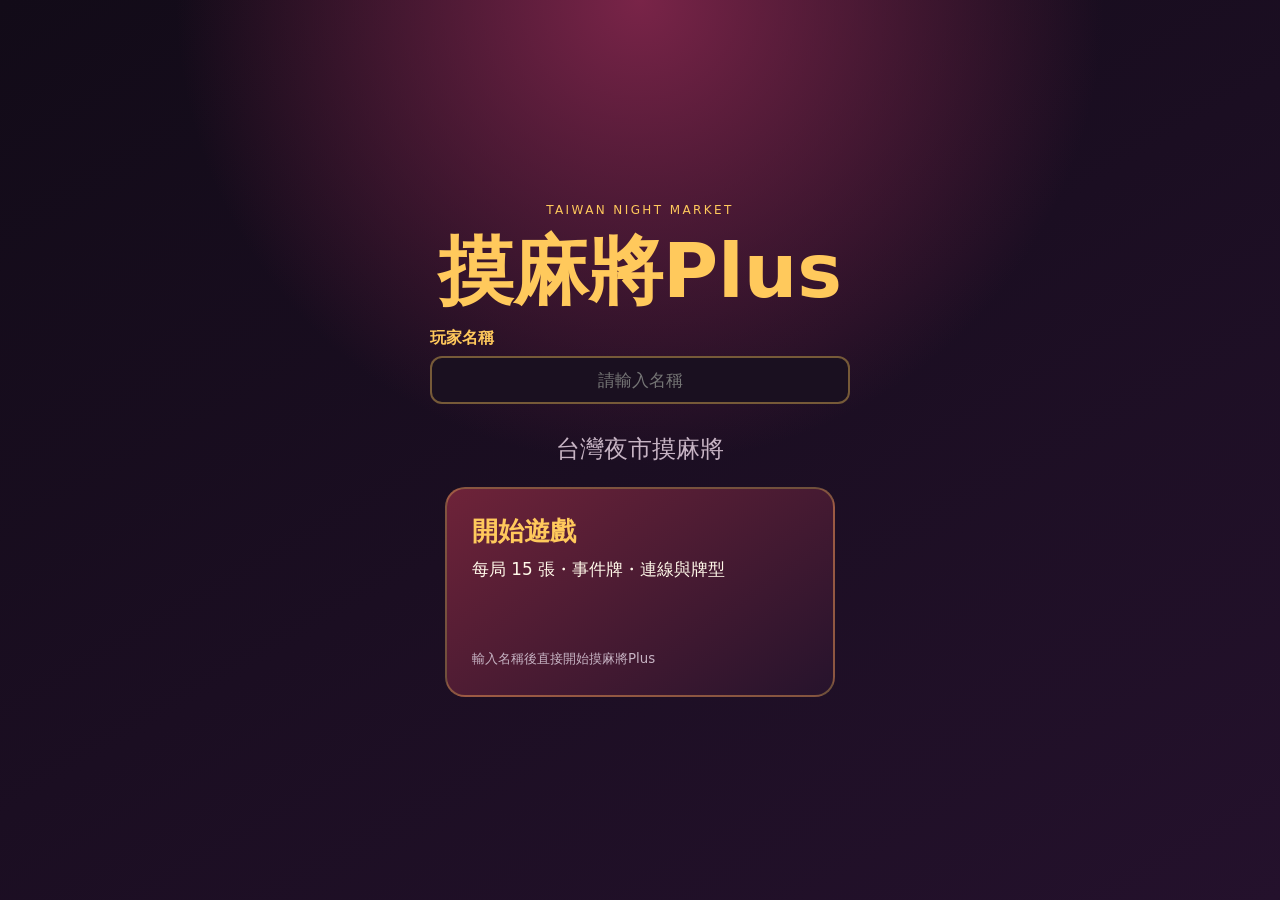
==== index.html @ b0e4afab "Compact mobile gameplay information UI" ====
<!doctype html>
<html lang="zh-Hant">
<head>
  <meta charset="UTF-8">
  <meta name="viewport" content="width=device-width, initial-scale=1">
  <meta name="theme-color" content="#120b18">
  <title>摸麻將Plus｜台灣夜市摸麻將</title>
  <link rel="stylesheet" href="style.css">
</head>
<body>
  <section id="start-screen" class="mode-select">
    <div class="mode-select-card"><p>TAIWAN NIGHT MARKET</p><h1>摸麻將Plus</h1>
      <label class="player-name-field" for="player-name-input"><span>玩家名稱</span><input id="player-name-input" type="text" maxlength="12" autocomplete="nickname" placeholder="請輸入名稱"></label>
      <p id="player-name-error" class="player-name-error" role="alert" aria-live="polite"></p>
      <h2>台灣夜市摸麻將</h2>
      <div class="mode-options">
        <button id="start-game-button" type="button"><b>開始遊戲</b><span>每局 15 張・事件牌・連線與牌型</span><small>輸入名稱後直接開始摸麻將Plus</small></button>
      </div>
    </div>
  </section>
  <main id="game-shell" class="game-shell hidden">
    <header class="game-hud" aria-label="遊戲資訊">
      <section class="hud-score-panel">
        <div class="hud-left">
          <div class="hud-player"><strong id="player-display">玩家</strong></div>
          <div class="hud-points">
            <div class="hud-total" aria-label="總分數"><strong id="total-score">0</strong></div>
            <div class="hud-round-points" aria-label="本局分數"><strong id="round-score" class="hud-score-gold">0</strong></div>
          </div>
        </div>
        <div class="hud-rounds"><small>局數</small><strong id="rounds-display">1/6</strong></div>
      </section>
    </header>

    <section id="pre-round-panel" class="pre-round-panel hidden" aria-labelledby="pre-round-event-title">
      <section class="pre-round-section" aria-labelledby="pre-round-event-title">
        <h3 id="pre-round-event-title">開局準備</h3>
        <div id="pre-round-event-options" class="pre-round-event-options"></div>
        <button id="pre-round-skip-button" class="pre-round-skip-button" type="button" aria-pressed="false">這局不選事件</button>
      </section>
      <section class="pre-round-section" aria-labelledby="pre-round-leverage-title">
        <h3 id="pre-round-leverage-title">開槓桿</h3>
        <div id="pre-round-leverage-options" class="pre-round-leverage-options"></div>
      </section>
      <p id="pre-round-error" class="pre-round-error" role="alert" aria-live="polite"></p>
      <button id="start-round-button" class="start-round-button" type="button" disabled>開牌局</button>
    </section>

    <section id="play-area" class="play-area hidden">
      <div id="board" class="board" role="grid" aria-label="六乘六麻將對獎盤"></div>
      <p id="message" class="message" aria-live="polite"></p>
      <section class="draw-zone" aria-label="摸牌操作">
        <button id="item-status-button" class="side-action-button" type="button">道具 / 狀態</button>
        <button id="draw-stack" class="draw-button" type="button">摸牌 (15)</button>
        <button id="tile-peek-button" class="side-action-button" type="button">已抽牌型</button>
      </section>
      <nav class="game-actions" aria-label="遊戲功能">
        <button id="help-button" class="guide-button" type="button">說明</button>
        <button id="main-menu-button" class="menu-button" type="button">回主選單</button>
      </nav>
    </section>
  </main>

  <div id="tile-overview-overlay" class="tile-overview-overlay" aria-hidden="true">
    <div class="tile-overview-card" role="dialog" aria-modal="true" aria-label="已抽牌型">
      <div id="tile-overview-grid" class="tile-overview-grid"></div>
      <button id="tile-overview-close" class="guide-button" type="button">關閉</button>
    </div>
  </div>

  <div id="final-waiting-overlay" class="final-waiting-overlay" aria-hidden="true">
    <div class="final-waiting-card" role="status" aria-live="assertive">
      <p>FINAL WAITING</p>
      <h2 id="final-waiting-title">聽牌！</h2>
      <div id="final-waiting-missing" class="final-waiting-missing"></div>
    </div>
  </div>

  <div id="bonus-modal" class="bonus-modal" aria-hidden="true"><div class="bonus-card" role="dialog" aria-modal="true" aria-labelledby="bonus-title">
    <p class="modal-kicker">BONUS DRAW</p><h2 id="bonus-title">補牌機會！</h2>
    <section class="waiting-panel"><b>目前聽牌</b><div id="bonus-waiting" class="bonus-waiting"></div></section>
    <div class="bonus-instruction"><span id="bonus-instruction">請選擇 3 張</span><strong id="bonus-count">已選 0 / 3</strong></div>
    <div id="bonus-grid" class="bonus-grid"></div><p id="bonus-result" class="bonus-result" aria-live="assertive"></p>
  </div></div>

  <div id="toast-stack" class="toast-stack" aria-live="polite"></div>
  <div id="modal" class="modal" aria-hidden="true">
    <div class="modal-card" role="dialog" aria-modal="true" aria-labelledby="modal-title">
      <header class="modal-header"><div id="modal-icon" class="modal-icon">🀄</div><p id="modal-kicker" class="modal-kicker"></p><h2 id="modal-title">本局結束</h2></header>
      <div id="modal-body" class="modal-body modal-scroll-content"></div>
      <footer id="modal-actions" class="modal-actions modal-footer"></footer>
    </div>
  </div>
  <script src="game-config.js"></script>
  <script src="game.js"></script>
</body>
</html>
---- style.css ----
:root{color-scheme:dark;--night:#120b18;--panel:#241329;--panel2:#351935;--gold:#ffc95c;--cream:#fff8e9;--muted:#c7b4c4;--green:#21b77d;--red:#e84950;--blue:#26899e}*{box-sizing:border-box}html,body{margin:0;min-height:100%}body{padding:10px;font-family:"Noto Sans TC","Microsoft JhengHei",system-ui,sans-serif;color:var(--cream);background:radial-gradient(circle at 70% -20%,#71213f 0,transparent 42%),linear-gradient(150deg,#120b18,#1e1027 60%,#0a1b24)}button{font:inherit}.game-shell{width:min(1180px,100%);margin:auto}.mobile-info{display:none}.desktop-layout{display:grid;grid-template-columns:280px minmax(0,1fr);gap:12px;align-items:start}.sidebar{display:grid;gap:9px}.brand{padding:12px 14px;border:1px solid #ffc95c44;border-radius:14px;background:#241329eb}.brand span{color:var(--gold);font-size:.66rem;letter-spacing:.12em}.brand h1{margin:2px 0 0;font-size:1.45rem}.desktop-stats{display:grid;grid-template-columns:1fr 1fr;gap:7px}.desktop-stats div{padding:8px 10px;border:1px solid #ffffff12;border-radius:11px;background:#241329}.desktop-stats small{display:block;color:var(--muted);font-size:.68rem}.desktop-stats strong{color:var(--gold);font-size:1.25rem}.info-card{border:1px solid #ffc95c32;border-radius:12px;background:#241329;overflow:hidden}.info-card summary{padding:9px 11px;color:var(--gold);font-weight:800;cursor:pointer;list-style:none}.info-card summary:after{content:"⌄";float:right}.info-card[open] summary:after{content:"⌃"}.progress-list,.rules-list{display:grid;gap:5px;padding:0 11px 10px}.progress-item,.rules-list p{display:flex;justify-content:space-between;gap:8px;margin:0;padding:5px 0;border-top:1px solid #ffffff0e;color:var(--muted);font-size:.76rem}.progress-item b,.rules-list b{color:var(--cream)}.progress-item.done span{color:var(--green);font-weight:800}.rules-list span{text-align:right}.play-area{min-width:0;padding:9px;border:1px solid #ffc95c2b;border-radius:16px;background:#1b0e1ee8}.board-head,.hand-heading{display:flex;align-items:center;justify-content:space-between;margin-bottom:7px;color:var(--muted);font-size:.78rem}.board-head b{color:var(--gold)}#state-badge{padding:3px 9px;border-radius:99px;background:#ffffff0d}.board{display:grid;grid-template-columns:repeat(6,minmax(0,1fr));gap:clamp(4px,.75vw,8px);padding:clamp(6px,1vw,11px);border:3px solid #b88932;border-radius:14px;background:linear-gradient(145deg,#792e38,#48192b);box-shadow:0 15px 35px #0007,inset 0 0 24px #0005}.tile,.hand-tile{position:relative;display:flex;align-items:center;justify-content:center;min-width:0;aspect-ratio:.78;border:0;border-radius:7px;color:#211714;background:linear-gradient(145deg,#fffef7,#ddd0b4);box-shadow:inset 0 -4px 0 #b6a789,0 2px 4px #0006;font-family:"Segoe UI Symbol","Noto Sans Symbols 2","Apple Symbols","Arial Unicode MS","Microsoft JhengHei",sans-serif;overflow:hidden;user-select:none}.tile .glyph,.hand-tile .glyph{display:block;font-size:clamp(3.8rem,8.5vw,7.7rem);line-height:.78;transform:scale(1.05);white-space:nowrap}.tile .text-fallback,.hand-tile .text-fallback{font-family:"Microsoft JhengHei",sans-serif;font-size:clamp(.75rem,2.1vw,1.45rem);font-weight:900}.no-mahjong-glyphs .glyph{display:none}.tile:after{content:"";position:absolute;inset:3px;border:1px solid #503a261c;border-radius:5px}.tile.marked{color:#fff;background:linear-gradient(145deg,#35cf91,#14704f);box-shadow:inset 0 -4px 0 #0b4b35,0 0 14px #48ffb999;animation:board-hit .32s ease}.tile.waiting{outline:3px solid var(--gold);outline-offset:-3px;animation:waiting-pulse .9s ease-in-out 2}.tile.line-flash{animation:line-flash .7s ease}.tile.special,.hand-tile.special{color:#fff;background:linear-gradient(145deg,#a048d5,#411675);box-shadow:inset 0 -4px 0 #29104a,0 0 10px #cc66ff70}.tile.special.destiny,.hand-tile.special.destiny{background:linear-gradient(145deg,#f28b48,#9e2534);box-shadow:inset 0 -4px 0 #661725,0 0 10px #ff8b477d}.tile.special .text-fallback,.hand-tile.special .text-fallback{font-size:clamp(.7rem,2vw,1.25rem);letter-spacing:.08em}.message{height:22px;margin:7px 0 0;text-align:center;color:#eadce5;font-size:.82rem}.hand-section{margin-top:10px;padding:9px 10px;border:1px solid #ffffff12;border-radius:14px;background:#1b0e1edb}.hand-heading h2{margin:0;color:var(--gold);font-size:.92rem}.hand{display:grid;grid-template-columns:repeat(15,minmax(0,1fr));gap:5px}.hand-slot{min-width:0;aspect-ratio:.78}.hand-tile{width:100%;cursor:pointer;color:transparent;background:linear-gradient(45deg,transparent 44%,#ffffff28 45% 55%,transparent 56%),linear-gradient(-45deg,transparent 44%,#ffffff1c 45% 55%,transparent 56%),linear-gradient(145deg,#318293,#123e4c);background-size:12px 12px,12px 12px,auto;box-shadow:inset 0 -4px 0 #082b34,0 2px 4px #0006;transition:transform .18s}.hand-tile:hover:not(:disabled){transform:translateY(-4px)}.hand-tile:focus-visible{outline:3px solid var(--gold);outline-offset:2px}.hand-tile:disabled{cursor:default}.hand-tile.revealed{color:#211714;background:linear-gradient(145deg,#fffef7,#ddd0b4)}.hand-tile.revealed .glyph{font-size:clamp(2rem,5.2vw,4.6rem)}.hand-slot.empty{border-bottom:2px solid #ffffff12}.flying-tile{position:fixed;z-index:25;pointer-events:none;transition:transform .3s cubic-bezier(.2,.8,.25,1),opacity .3s}.toast-stack{position:fixed;z-index:45;left:50%;top:30%;display:flex;flex-direction:column;align-items:center;gap:7px;width:min(92vw,430px);pointer-events:none;transform:translateX(-50%)}.score-toast{padding:10px 18px;border:2px solid var(--gold);border-radius:99px;color:#27140d;background:var(--gold);box-shadow:0 8px 28px #0008;font-size:clamp(.95rem,3vw,1.25rem);font-weight:900;text-align:center;animation:toast-up 1.45s ease both}.score-toast.wait-toast{color:#fff;background:#9c3fc9}.modal{position:fixed;z-index:60;inset:0;display:grid;place-items:center;padding:18px;background:#09050cdb;opacity:0;visibility:hidden;transition:opacity .18s}.modal.open{opacity:1;visibility:visible}.modal-card{width:min(430px,100%);padding:23px;border:2px solid var(--gold);border-radius:22px;text-align:center;background:linear-gradient(155deg,#492040,#1d1223);box-shadow:0 25px 70px #000a;transform:scale(.82) translateY(20px)}.modal.open .modal-card{animation:modal-in .32s ease forwards}.modal-icon{font-size:3rem}.modal-kicker{margin:3px 0;color:var(--gold);font-size:.76rem;letter-spacing:.14em}.modal h2{margin:4px 0 11px;font-size:1.85rem}.modal-body{color:#d9cbd4;line-height:1.65}.modal-body strong,.event-effect{color:var(--gold);font-weight:900}.event-story{padding:10px;border-left:3px solid var(--gold);text-align:left;background:#ffffff08}.modal-actions{display:flex;gap:9px;margin-top:17px}.modal-actions button{flex:1;padding:11px;border:1px solid var(--gold);border-radius:99px;color:#261313;background:var(--gold);font-weight:900;cursor:pointer}.modal-actions .secondary{color:var(--cream);background:transparent}.deciding{animation:decide .55s linear infinite}.hidden{display:none!important}@keyframes board-hit{50%{transform:scale(1.12)}}@keyframes waiting-pulse{50%{filter:brightness(1.45);box-shadow:0 0 20px var(--gold)}}@keyframes line-flash{50%{filter:brightness(1.7)}}@keyframes toast-up{0%{opacity:0;transform:translateY(18px) scale(.84)}15%,72%{opacity:1;transform:translateY(0) scale(1)}100%{opacity:0;transform:translateY(-28px) scale(.96)}}@keyframes modal-in{to{transform:scale(1) translateY(0)}}@keyframes decide{50%{opacity:.45;transform:rotate(-5deg)}}
@media(max-height:850px) and (min-width:760px){.desktop-layout{grid-template-columns:250px minmax(0,1fr)}.brand{padding:8px 12px}.brand h1{font-size:1.2rem}.info-card summary{padding:6px 9px}.progress-list,.rules-list{gap:2px;padding:0 9px 6px}.progress-item,.rules-list p{padding:3px 0;font-size:.7rem}.play-area{max-height:calc(100vh - 150px)}.board{max-width:calc((100vh - 195px)*1.27);margin:auto}.hand-section{margin-top:7px;padding:6px 8px}.message{margin-top:4px}}
@media(max-width:759px){body{padding:6px}.game-shell{max-width:560px}.desktop-layout{display:block}.sidebar{display:none}.play-area{margin-top:6px;padding:6px}.board-head{margin-bottom:5px}.board{gap:4px;padding:6px}.tile .glyph{font-size:clamp(2.7rem,16vw,5.4rem);line-height:.74}.tile .text-fallback{font-size:clamp(.65rem,4vw,1.1rem)}.message{margin-top:5px}.hand-section{margin-top:6px;padding:7px}.hand{grid-template-columns:repeat(5,minmax(0,1fr));gap:6px}.hand-slot,.hand-tile{aspect-ratio:1.16}.hand-tile.revealed .glyph{font-size:clamp(2.5rem,13vw,4rem)}.hand-tile .text-fallback{font-size:1rem}.mobile-info{display:grid;gap:6px;margin-top:7px}.mobile-info .info-card{background:#1b0e1edb}.mobile-info .progress-list{grid-template-columns:1fr 1fr}.toast-stack{top:24%}.modal-card{padding:19px}.modal-icon{font-size:2.6rem}}
@media(max-width:370px){.tile .glyph{font-size:clamp(2.3rem,15vw,4.4rem)}.hand{gap:4px}}
@media(prefers-reduced-motion:reduce){*,*:before,*:after{animation-duration:.01ms!important;transition-duration:.01ms!important}}
.hidden-fallback{display:none}.no-mahjong-glyphs .hidden-fallback{display:block}
@media(min-width:760px){.board{width:min(100%,calc((100vh - 190px)*.78));margin-inline:auto}.tile .glyph{font-size:clamp(4rem,11vw,8rem)}}
.toast-stack{z-index:70}
.guide-button{width:100%;padding:9px 12px;border:1px solid #ffc95c66;border-radius:10px;color:var(--gold);background:#351935;font-weight:800;cursor:pointer}.guide-button:hover{filter:brightness(1.18)}.guide-button:disabled,.menu-button:disabled{cursor:not-allowed;filter:grayscale(1);opacity:.45}.desktop-stats em{color:var(--gold);font-style:normal}.modal-actions button:disabled{cursor:not-allowed;filter:grayscale(1);opacity:.35}.modal-card{max-height:min(92vh,900px);display:flex;flex-direction:column}.modal-body{min-height:0;overflow-y:auto}.hand.bonus-hand{grid-template-columns:repeat(7,minmax(0,1fr));max-height:48vh;overflow-y:auto;padding:5px}.hand-tile.selected{outline:3px solid var(--gold);outline-offset:-3px;box-shadow:0 0 16px #ffc95caa}.report-grid{display:grid;grid-template-columns:1fr 1fr;gap:9px;text-align:left}.report-grid section{padding:10px;border:1px solid #ffffff14;border-radius:10px;background:#ffffff08}.report-grid h3,.event-guide-section h3{margin:0 0 5px;color:var(--gold)}.report-grid p{margin:0;font-size:.82rem}.report-warning{color:#ff9b9f;font-weight:900}.event-guide{text-align:left}.event-guide-section+.event-guide-section{margin-top:15px}.event-guide-list{display:grid;grid-template-columns:1fr 1fr;gap:7px}.event-guide-item{padding:9px;border:1px solid #ffffff16;border-radius:9px;background:#ffffff08}.event-guide-item.danger{border-color:#e84950;background:#e8495014}.event-guide-item h4{margin:0;color:var(--cream);font-size:.88rem}.event-guide-item p{margin:4px 0;color:var(--muted);font-size:.73rem}.event-guide-item footer{display:flex;justify-content:space-between;gap:8px;color:var(--gold);font-size:.68rem}.event-guide-item footer span{text-align:right;color:var(--muted)}
@media(max-width:759px){.hand.bonus-hand{grid-template-columns:repeat(5,minmax(0,1fr));max-height:46vh}.report-grid,.event-guide-list{grid-template-columns:1fr}.modal-card{max-height:94vh}.event-guide-item footer{font-size:.65rem}}
.hand-tile.revealed{animation:card-flip .28s ease}@keyframes card-flip{0%{transform:rotateY(90deg) scale(.9)}100%{transform:rotateY(0) scale(1)}}
.mode-select{position:fixed;z-index:100;inset:0;display:grid;place-items:center;padding:18px;background:radial-gradient(circle at 50% 0,#792448,transparent 42%),linear-gradient(150deg,#120b18,#24112c)}.mode-select-card{width:min(820px,100%);text-align:center}.mode-select-card>p{margin:0;color:var(--gold);font-size:.75rem;letter-spacing:.2em}.mode-select-card h1{margin:5px 0;color:var(--gold);font-size:clamp(2.4rem,7vw,4.7rem)}.mode-select-card h2{margin:0 0 22px;color:var(--muted);font-weight:500}.mode-options{display:grid;grid-template-columns:1fr 1fr;gap:14px}.mode-options button{display:flex;flex-direction:column;gap:9px;min-height:210px;padding:25px;border:2px solid #ffc95c55;border-radius:20px;color:var(--cream);background:linear-gradient(145deg,#3c1837,#1b1224);cursor:pointer;transition:transform .2s,border-color .2s,box-shadow .2s}.mode-options button:last-child{background:linear-gradient(145deg,#6e2339,#26132c)}.mode-options button:hover{transform:translateY(-6px);border-color:var(--gold);box-shadow:0 15px 40px #0008}.mode-options b{color:var(--gold);font-size:1.65rem}.mode-options span{font-size:1.05rem}.mode-options small{margin-top:auto;color:var(--muted);line-height:1.7}.leverage-button,.menu-button{width:100%;padding:9px 12px;border-radius:10px;font-weight:800;cursor:pointer}.leverage-button{border:1px solid #ff8c4f;color:#ffd09e;background:#65283a}.leverage-button:disabled{cursor:not-allowed;filter:grayscale(1);opacity:.45}.menu-button{border:1px solid #ffffff26;color:var(--muted);background:transparent}.bonus-modal{position:fixed;z-index:80;inset:0;display:grid;place-items:center;padding:16px;background:#08040cdb;opacity:0;visibility:hidden;transition:opacity .18s}.bonus-modal.open{opacity:1;visibility:visible}.bonus-card{width:min(820px,100%);max-height:94vh;display:flex;flex-direction:column;padding:20px;border:2px solid var(--gold);border-radius:20px;background:linear-gradient(155deg,#43203f,#17111e);box-shadow:0 25px 80px #000b}.bonus-card h2{margin:2px 0 10px;text-align:center;font-size:1.8rem}.waiting-panel{padding:9px;border:1px solid #ffc95c42;border-radius:11px;background:#ffffff08}.waiting-panel>b{display:block;margin-bottom:6px;color:var(--gold);text-align:center}.bonus-waiting{display:flex;flex-wrap:wrap;justify-content:center;gap:7px}.waiting-chip{display:flex;align-items:center;gap:5px;padding:5px 9px;border-radius:8px;color:#241713;background:#fff8e9}.waiting-chip b{font-family:"Segoe UI Symbol","Apple Symbols",sans-serif;font-size:1.8rem;line-height:1}.waiting-chip small{font-weight:900}.bonus-instruction{display:flex;justify-content:space-between;padding:10px 2px;color:var(--muted)}.bonus-instruction strong{color:var(--gold)}.bonus-grid{min-height:0;display:grid;grid-template-columns:repeat(7,minmax(0,1fr));gap:7px;overflow-y:auto;padding:5px}.bonus-grid .bonus-tile{width:100%;aspect-ratio:.88}.bonus-grid .bonus-tile.selected{outline:3px solid var(--gold);outline-offset:-3px}.bonus-grid .bonus-tile.bonus-hit{outline:4px solid #56ffad;box-shadow:0 0 22px #56ffad}.bonus-result{min-height:44px;margin:8px 0 0;text-align:center;color:var(--muted)}.bonus-result strong{color:var(--gold);font-size:1.2rem}
/* 正式摸牌牌堆：補牌仍使用獨立 bonus-grid。 */
.draw-zone{display:flex;align-items:center;justify-content:center;gap:clamp(20px,4vw,52px);min-height:138px;margin-top:10px;padding:12px 22px;border:1px solid #ffc95c30;border-radius:16px;background:linear-gradient(110deg,#1b0e1eed,#29132be6)}
.draw-zone-copy{display:grid;grid-template-columns:auto auto;align-items:center;gap:3px 18px;min-width:190px}.draw-zone-copy h2{grid-column:1/-1;margin:0;color:var(--gold);font-size:1rem}.draw-zone-copy p{grid-column:1/-1;margin:0 0 4px;color:var(--cream);font-weight:800}.draw-zone-copy strong{color:var(--gold);font-size:.88rem}.draw-zone-copy span{color:var(--muted);font-size:.82rem;text-align:right}
.draw-stack{position:relative;width:76px;min-width:76px;height:100px;padding:0;border:0;background:transparent;cursor:pointer;filter:drop-shadow(0 8px 8px #0008);transition:transform .16s,filter .16s}.draw-stack:hover:not(:disabled){transform:translateY(-5px);filter:drop-shadow(0 12px 10px #0009) brightness(1.12)}.draw-stack:focus-visible{outline:3px solid var(--gold);outline-offset:7px;border-radius:8px}.draw-stack:disabled{cursor:not-allowed}
.stack-layer,.stack-face{position:absolute;inset:0;border:2px solid #8cc8d1;border-radius:8px;background:linear-gradient(45deg,transparent 44%,#ffffff2b 45% 55%,transparent 56%),linear-gradient(-45deg,transparent 44%,#ffffff1d 45% 55%,transparent 56%),linear-gradient(145deg,#318293,#123e4c);background-size:13px 13px,13px 13px,auto;box-shadow:inset 0 -5px 0 #082b34}.stack-layer-back{transform:translate(-9px,8px);filter:brightness(.58)}.stack-layer-middle{transform:translate(-5px,4px);filter:brightness(.78)}.stack-face{z-index:2}.draw-stack.stack-thin .stack-layer-back{display:none}.draw-stack.stack-single .stack-layer{display:none}.draw-stack.stack-empty{visibility:hidden;pointer-events:none}.draw-stack:disabled:not(.stack-empty){opacity:.66;filter:grayscale(.25) drop-shadow(0 6px 6px #0007)}
.leverage-button.multiplier-x1{border-color:#8a93a4;background:#333746;color:#f4f4f4}.leverage-button.multiplier-x2{border-color:#ffb347;background:#6b371d;color:#fff1c9}.leverage-button.multiplier-x3{border-color:#ff626e;background:#791e35;color:#fff}.leverage-button.leverage-locked:disabled{opacity:1;filter:none;box-shadow:inset 0 0 0 1px #ffffff20,0 0 10px #0005;cursor:default}
@media(max-height:850px) and (min-width:760px){.draw-zone{min-height:112px;padding:7px 18px}.draw-stack{width:64px;min-width:64px;height:84px}}
@media(max-width:759px){.draw-zone{gap:25px;min-height:128px;margin-top:6px;padding:10px 16px}.draw-zone-copy{min-width:0;grid-template-columns:1fr}.draw-zone-copy h2,.draw-zone-copy p{grid-column:auto}.draw-zone-copy p{font-size:.9rem}.draw-zone-copy span{text-align:left}.draw-stack{width:68px;min-width:68px;height:88px}}
.final-waiting-overlay{position:fixed;z-index:55;inset:0;display:grid;place-items:center;padding:18px;background:#10081799;opacity:0;visibility:hidden;pointer-events:none;transition:opacity .2s ease,visibility .2s}.final-waiting-overlay.open{opacity:1;visibility:visible;pointer-events:all}.final-waiting-card{width:min(440px,92vw);padding:22px;border:2px solid var(--gold);border-radius:22px;text-align:center;background:linear-gradient(145deg,#632c63,#211127);box-shadow:0 20px 65px #000c,0 0 35px #ffc95c45;animation:final-waiting-in .35s ease}.final-waiting-card>p{margin:0;color:var(--gold);font-size:.7rem;letter-spacing:.18em}.final-waiting-card h2{margin:5px 0 13px;color:#fff4ba;font-size:clamp(2rem,8vw,3.2rem);text-shadow:0 0 18px #ffc95c}.final-waiting-missing{display:flex;flex-wrap:wrap;align-items:center;justify-content:center;gap:8px}.final-waiting-missing>strong{width:100%;color:var(--cream)}.final-waiting-missing span{display:flex;align-items:center;gap:5px;padding:6px 10px;border-radius:9px;color:#251719;background:#fff8e9;box-shadow:0 4px 10px #0005}.final-waiting-missing b{font-family:"Segoe UI Symbol","Apple Symbols",sans-serif;font-size:2rem;line-height:1}.final-waiting-missing small{font-weight:900}.tile.final-waiting-hit{z-index:2;animation:final-waiting-hit .75s ease-in-out 2}.tile.final-waiting-gap{z-index:3;outline:4px solid #fff19a;outline-offset:-4px;animation:final-waiting-gap .55s ease-in-out 3}@keyframes final-waiting-in{0%{opacity:0;transform:scale(.78) translateY(18px)}100%{opacity:1;transform:scale(1) translateY(0)}}@keyframes final-waiting-hit{50%{filter:brightness(1.65);transform:scale(1.06);box-shadow:0 0 22px #59ffb8}}@keyframes final-waiting-gap{50%{filter:brightness(1.65);transform:scale(1.08);box-shadow:0 0 28px var(--gold)}}
@media(max-width:759px){.mode-options{grid-template-columns:1fr}.mode-options button{min-height:150px;padding:18px}.mode-select-card h2{margin-bottom:12px}.bonus-card{padding:13px}.bonus-grid{grid-template-columns:repeat(5,minmax(0,1fr));gap:5px}.bonus-grid .bonus-tile{aspect-ratio:1.05}.waiting-chip b{font-size:1.45rem}.final-waiting-card{padding:18px}.final-waiting-missing b{font-size:1.65rem}}
.special-face{display:flex;flex-direction:column;align-items:center;justify-content:center;gap:.08em;font-family:"Microsoft JhengHei",sans-serif;line-height:1}.special-face b{font-size:clamp(1.7rem,5vw,4.2rem);line-height:.82}.special-face small{font-size:clamp(.55rem,1.25vw,.9rem);font-weight:900;letter-spacing:.12em}.special-tile.chance-tile{color:#fff7b2;background:linear-gradient(145deg,#1c94a8,#265078);border:2px solid #79e8f2;box-shadow:inset 0 -4px 0 #16354e,0 0 9px #60dff070}.special-tile.destiny-tile{color:#ffe2a1;background:linear-gradient(145deg,#7b2b88,#2b194e);border:2px solid #e9a8ff;box-shadow:inset 0 -4px 0 #1c1138,0 0 9px #ce73ef70}.tile.special-tile.tile-unclaimed{filter:grayscale(.6) brightness(.62);opacity:.7;border-color:#8c8590;box-shadow:inset 0 -4px 0 #242028}.tile.special-tile.tile-acquired{filter:none;opacity:1;border-color:#fff4a8;box-shadow:inset 0 -4px 0 #164837,0 0 20px #ffe56ec7;animation:special-acquired .8s ease}.tile.special-tile.tile-acquired:before{content:"✓";position:absolute;z-index:3;top:4px;right:5px;display:grid;place-items:center;width:1.25em;height:1.25em;border-radius:50%;color:#163425;background:#fff5a5;font:900 clamp(.55rem,1.2vw,.82rem)/1 sans-serif;box-shadow:0 1px 5px #0008}.tile.special-tile.tile-discarded{filter:grayscale(1) brightness(.48);opacity:.52;border-color:#746d76;box-shadow:none}.tile.special-tile.tile-discarded:before{content:"×";position:absolute;z-index:3;inset:0;display:grid;place-items:center;color:#ffb9b9;font:900 clamp(2rem,6vw,5rem)/1 sans-serif;text-shadow:0 2px 6px #000}.hand-tile.special-tile .special-face b{font-size:clamp(1.4rem,4vw,3.2rem)}.hand-tile.special-tile .special-face small{font-size:clamp(.5rem,1vw,.75rem)}@keyframes special-acquired{0%{transform:scale(.88);filter:brightness(2)}55%{transform:scale(1.1)}100%{transform:scale(1)}}

/* 單一事件牌、完整下注視窗與可固定操作列的成績單。 */
.special-tile.event-tile{color:#fff4b8;background:linear-gradient(145deg,#8b3fa2,#30205d);border:2px solid #e7adff;box-shadow:inset 0 -4px 0 #211440,0 0 11px #d579f080}
.tile.event-tile .special-face b{font-size:clamp(2.15rem,6vw,5rem);line-height:.8;text-shadow:0 2px 8px #0008}.tile.event-tile .special-face small{font-size:clamp(.55rem,1.35vw,.9rem);letter-spacing:.16em}.tile.event-tile[data-tile-id="event-1"] .special-face b{color:#fff2a8;text-shadow:0 0 12px #ffd75a99,0 2px 8px #0008}.tile.event-tile[data-tile-id="event-2"] .special-face b{color:#bfeeff;text-shadow:0 0 12px #6edaff99,0 2px 8px #0008}
.modal-card.modal-card-wide{width:min(820px,100%)}.modal-header{flex:0 0 auto}.modal-scroll-content{flex:1 1 auto;min-height:0;overflow-y:auto;overscroll-behavior:contain}.modal-footer{flex:0 0 auto}.betting-panel{display:grid;grid-template-columns:.8fr 1.2fr;gap:14px;text-align:left}.betting-panel section{padding:12px;border:1px solid #ffffff18;border-radius:12px;background:#ffffff08}.betting-panel h3{margin:0;color:var(--gold)}.betting-panel p{margin:4px 0 10px;font-size:.8rem}.multiplier-options{display:grid;grid-template-columns:repeat(3,1fr);gap:7px}.bet-options{display:grid;gap:7px}.bet-option{display:flex;align-items:center;gap:8px;padding:9px;border:1px solid #ffffff18;border-radius:9px;background:#160c1b;cursor:pointer}.bet-option:has(input:checked){border-color:var(--gold);background:#ffc95c13}.bet-option input{accent-color:var(--gold)}.bet-option span{display:block}.bet-option small{display:block;color:var(--muted);line-height:1.45}.multiplier-option{display:grid;place-items:center;text-align:center}.multiplier-option b{font-size:1.35rem;color:var(--gold)}.bet-settlement{max-width:430px;margin:12px auto;padding:10px;border:1px solid #ffc95c55;border-radius:10px;background:#ffffff08}.bet-settlement h3{margin:0 0 7px;color:var(--gold)}.bet-settlement p{display:flex;justify-content:space-between;margin:3px 0}.event-options{padding:6px 9px;border-radius:8px;background:#0002}.event-options p{margin:3px 0}.event-guide-item h4 small{color:var(--gold);font-size:.65rem}.tile.tile-state-removed{animation:tile-removed .55s ease}.tile.tile-state-added{animation:board-hit .55s ease}@keyframes tile-removed{50%{opacity:.15;transform:rotate(-7deg) scale(.88)}}
@media(max-width:759px){.modal{padding:10px}.modal-card{max-height:94dvh!important;height:auto;padding:14px}.modal-card.modal-card-wide{height:94dvh}.modal-header .modal-icon{font-size:2rem}.modal-header h2{font-size:1.45rem}.modal-actions{margin-top:9px}.betting-panel{grid-template-columns:1fr}.multiplier-options{position:sticky;top:0}.report-grid{padding-bottom:4px}}

/* 玩家名稱、手機資訊層級與下注資金風險。 */
.player-name-field{display:grid;gap:7px;width:min(420px,100%);margin:0 auto 4px;text-align:left}.player-name-field span{color:var(--gold);font-weight:900}.player-name-field input{width:100%;padding:12px 14px;border:2px solid #ffc95c66;border-radius:12px;color:var(--cream);background:#1a1020;font:inherit;font-size:1.05rem;text-align:center;outline:none}.player-name-field input:focus{border-color:var(--gold);box-shadow:0 0 0 3px #ffc95c22}.player-name-error{min-height:1.4em!important;margin:3px 0 9px!important;color:#ff9b9f!important;font-weight:900;letter-spacing:0!important}.brand small{display:block;margin-top:5px;color:var(--muted)}.brand small b{color:var(--cream)}
.bet-risk-summary{grid-column:1/-1;display:grid;grid-template-columns:repeat(3,1fr);gap:7px;padding:10px;border:1px solid #ffc95c66;border-radius:11px;background:#110a16}.bet-risk-summary p{margin:0;text-align:center}.bet-risk-summary strong{display:block;color:var(--gold);font-size:1.2rem}.bet-risk-message{grid-column:1/-1;min-height:1.4em;color:#ff9b9f;font-weight:900}.bet-option.bet-unavailable{cursor:not-allowed;filter:grayscale(.65);opacity:.55}.bet-option.bet-unavailable input{cursor:not-allowed}
@media(max-width:759px){.bet-risk-summary{grid-template-columns:1fr 1fr}.bet-risk-summary p:first-child{grid-column:1/-1}.player-name-field input{padding:11px}.mode-select{overflow-y:auto}.mode-select-card{padding-block:15px}}

/* Desktop 100% zoom：壓縮側欄與垂直間距，棋盤高度為摸牌區保留空間。 */
@media(min-width:760px){body{padding:6px}.game-shell{max-width:1160px}.desktop-layout{grid-template-columns:245px minmax(0,1fr);gap:8px}.sidebar{gap:5px}.brand{padding:7px 10px}.brand h1{font-size:1.2rem}.brand small{margin-top:2px;font-size:.68rem}.desktop-stats{gap:4px}.desktop-stats div{padding:5px 7px}.desktop-stats strong{font-size:1.05rem}.info-card summary{padding:5px 8px;font-size:.78rem}.progress-list,.rules-list{gap:1px;padding:0 8px 5px}.progress-item,.rules-list p{padding:2px 0;font-size:.68rem;line-height:1.25}.guide-button,.leverage-button,.menu-button{padding:6px 9px;font-size:.76rem}.play-area{padding:6px}.board-head{margin-bottom:4px;font-size:.7rem}.board{width:min(100%,calc((100dvh - 230px)*.78));gap:4px;padding:6px}.message{height:18px;margin-top:3px;font-size:.74rem}.draw-zone{min-height:96px;margin-top:5px;padding:5px 16px}.draw-zone-copy h2{font-size:.88rem}.draw-zone-copy p{margin-bottom:1px;font-size:.8rem}.draw-stack{width:58px;min-width:58px;height:76px}}

/* 個別 toast 時長與固定補牌牌框。 */
.toast-stack{max-height:64vh;overflow:hidden}.score-toast{flex:0 0 auto;animation-duration:var(--toast-duration,1450ms)}
.bonus-grid .bonus-tile,.bonus-grid .bonus-tile.revealed{display:flex;width:100%;height:auto;min-width:0;aspect-ratio:3/4;align-items:center;justify-content:center;contain:layout paint}.bonus-grid .bonus-tile.revealed .glyph{max-width:90%;font-size:clamp(2rem,5vw,4.2rem);line-height:.82}.bonus-grid .bonus-tile .text-fallback,.bonus-grid .bonus-tile .special-face{max-width:90%;max-height:90%;margin:auto;text-align:center}
@media(max-width:759px){.bonus-grid .bonus-tile,.bonus-grid .bonus-tile.revealed{aspect-ratio:3/4}.bonus-grid .bonus-tile.revealed .glyph{font-size:clamp(2rem,12vw,3.8rem)}}

/* UI/UX 瘦身：棋盤後只保留主要摸牌操作與唯一的剩餘張數。 */
.message{position:absolute!important;width:1px!important;height:1px!important;margin:-1px!important;padding:0!important;overflow:hidden!important;clip:rect(0 0 0 0)!important;white-space:nowrap!important;border:0!important}
.draw-zone{display:flex;align-items:center;justify-content:center;gap:16px;min-height:0;margin-top:7px;padding:8px 12px;border:0;background:transparent}.draw-button{min-width:220px;min-height:52px;padding:10px 28px;border:2px solid #ffe19a;border-radius:14px;color:#29150e;background:linear-gradient(145deg,#ffd978,#e7a93d);box-shadow:0 7px 18px #0006,0 0 18px #ffc95c35;font-size:1.2rem;font-weight:950;letter-spacing:.12em;cursor:pointer;transition:transform .16s,filter .16s,box-shadow .16s}.draw-button:hover:not(:disabled){transform:translateY(-2px);filter:brightness(1.08);box-shadow:0 10px 22px #0007,0 0 22px #ffc95c55}.draw-button:focus-visible{outline:3px solid #fff;outline-offset:3px}.draw-button:disabled{cursor:not-allowed;filter:grayscale(.75);opacity:.45;box-shadow:none}.guide-button,.menu-button{border-color:#ffffff20;color:var(--muted);background:transparent;font-weight:700}.guide-button:hover,.menu-button:hover{color:var(--cream);background:#ffffff08}.desktop-stats{grid-template-columns:1.15fr 1fr 1fr}.desktop-stats>div:first-child{border-color:#ffc95c55}.desktop-stats>div:first-child strong{font-size:1.45rem}.leverage-button{box-shadow:none}
@media(min-width:760px){.board{width:min(100%,calc((100dvh - 145px)*.78))}.play-area{padding-bottom:4px}.draw-zone{min-height:0;margin-top:4px;padding:6px}.draw-button{min-height:48px}.sidebar{align-content:start}}
@media(max-width:759px){.play-area{margin-top:4px;padding-bottom:5px}.board{margin-inline:auto}.draw-zone{display:grid;gap:8px;margin-top:5px;padding:7px 4px}.draw-button{width:100%;min-width:0;min-height:58px;font-size:1.25rem}.mobile-info{margin-top:5px}.mobile-info>.guide-button,.mobile-info>.menu-button{padding:7px 10px;font-size:.76rem}}

/* Unified game HUD and control hierarchy */
.game-shell{width:min(920px,100%)}

.round-status-button{border:1px solid #ffc95c42;border-radius:15px;background:linear-gradient(145deg,#2c152d,#1d1022);box-shadow:0 8px 22px #0004}



.round-status-button{display:flex;flex-direction:column;align-items:flex-start;justify-content:center;padding:10px 15px;color:var(--cream);cursor:pointer;text-align:left;transition:transform .16s,border-color .16s,background .16s}.round-status-button small{color:#c99d58;font-size:.58rem;letter-spacing:.14em}.round-status-button strong{margin:2px 0;color:var(--gold);font-size:1rem}.round-status-button span{color:var(--muted);font-size:.7rem}.round-status-button:hover:not(:disabled){transform:translateY(-1px);border-color:var(--gold);background:#351935}.round-status-button:disabled{cursor:not-allowed;opacity:.45}
.play-area{padding:7px}.board{width:min(100%,calc((100dvh - 255px)*.78));margin-inline:auto}.message{position:absolute;width:1px;height:1px;margin:-1px;padding:0;overflow:hidden;clip:rect(0 0 0 0);white-space:nowrap}
.game-actions{display:grid;grid-template-columns:1.35fr 1fr 1fr .85fr;gap:7px;margin-top:2px}.game-actions button{min-height:38px}.game-actions .leverage-button{border-color:#ff8c4f;color:#ffd09e;background:#65283a;font-size:.84rem}.game-actions .guide-button,.game-actions .menu-button{padding:7px 10px;font-size:.76rem}
.leverage-button.multiplier-status:disabled{display:flex;align-items:center;justify-content:center;gap:10px;cursor:default;filter:none;opacity:1}.leverage-button.multiplier-status strong{font-size:1.15rem}.leverage-button.multiplier-status small{font-size:.65rem;font-weight:700;opacity:.78}.leverage-button.multiplier-x1{border-color:#777c89;background:linear-gradient(145deg,#424653,#2b2e37);color:#f4f4f4}.leverage-button.multiplier-x2{border-color:#ffbc57;background:linear-gradient(145deg,#814820,#542b19);color:#fff0bc;box-shadow:0 0 15px #ffad3b48}.leverage-button.multiplier-x3{border-color:#ffcf5c;background:linear-gradient(135deg,#a72727,#7a2819 55%,#b56a17);color:#fff8db;box-shadow:0 0 20px #ff642d70,inset 0 0 10px #ffd05a30;animation:multiplier-fire 2.6s ease-in-out infinite}
@keyframes multiplier-fire{50%{filter:brightness(1.12);box-shadow:0 0 27px #ff642d90,inset 0 0 14px #ffd05a45}}
.round-status-summary{display:grid;grid-template-columns:1fr 1fr;gap:8px;margin-bottom:8px}.round-status-summary p{display:grid;gap:2px;margin:0;padding:10px;border:1px solid #ffffff14;border-radius:10px;background:#ffffff08}.round-status-summary small{color:var(--muted)}.round-status-summary strong{color:var(--gold);font-size:1.45rem}.modal-body>.progress-list,.scoring-guide{padding:0}.modal-body>.progress-list{grid-template-columns:1fr 1fr}.scoring-guide p{padding:9px 2px;font-size:.82rem}.modal.status-sheet .modal-card{width:min(520px,100%)}

@media(max-width:759px){
  body{padding:5px}.game-shell{max-width:560px}

  .round-status-button{padding:7px 10px}.round-status-button small{font-size:.5rem}.round-status-button strong{font-size:.86rem}.round-status-button span{font-size:.61rem}
  .play-area{margin-top:0;padding:5px}.board{width:100%}.draw-zone{margin-top:4px;padding:6px 2px}.draw-button{min-height:54px}.game-actions{grid-template-columns:1fr 1fr;gap:5px}.game-actions .leverage-button{grid-column:1/-1;min-height:44px}.game-actions .menu-button{grid-column:1/-1;min-height:34px}.game-actions button{min-height:38px}
  .modal.status-sheet{place-items:end center;padding:0;background:#09050cb8}.modal.status-sheet .modal-card{width:100%;max-height:min(82dvh,720px);padding:18px;border-width:2px 0 0;border-radius:22px 22px 0 0;transform:translateY(100%)}.modal.status-sheet.open .modal-card{animation:sheet-up .28s ease forwards}.modal.status-sheet .modal-icon{display:none}.modal.status-sheet .modal-header{text-align:left}.modal.status-sheet .modal-header h2{font-size:1.45rem}.modal.status-sheet .modal-body>.progress-list{grid-template-columns:1fr 1fr}
}
@keyframes sheet-up{to{transform:translateY(0)}}
@media(max-width:380px){.game-actions .guide-button{font-size:.72rem}.modal.status-sheet .modal-body>.progress-list{grid-template-columns:1fr}}

/* ：本局點數優先、局末倍率與事件分類 */


.play-area{transition:border-color .35s,box-shadow .35s,background .35s;isolation:isolate}
.play-area .board{transition:border-color .35s,box-shadow .35s,background .35s,filter .35s}
.play-area.board-multiplier-2{border-color:#ffd263;background:radial-gradient(ellipse at 50% 42%,#ffcf4d24 0,transparent 72%),linear-gradient(145deg,#302315,#1b0e1e 72%);box-shadow:0 0 22px #ffc83f99,0 0 52px #ffb92d70,inset 0 0 28px #ffcd5738;animation:board-gold-glow 3.2s ease-in-out infinite}
.play-area.board-multiplier-2 .board{border-color:#ffd86f;background:linear-gradient(145deg,#8b4a32,#53202a);box-shadow:0 15px 35px #0007,0 0 28px #ffc83fbd,0 0 64px #ffb32670,inset 0 0 30px #ffdc6650}
.play-area.board-multiplier-3{border-color:#ff7048;background:radial-gradient(ellipse at 50% 42%,#ff3b242d 0,transparent 72%),linear-gradient(145deg,#351313,#1b0e1e 72%);box-shadow:0 0 30px #ff4d2fc7,0 0 68px #ff2d1f8f,inset 0 0 32px #ff633f47;animation:board-fire-glow 2.65s ease-in-out infinite}
.play-area.board-multiplier-3 .board{border-color:#ff865c;background:linear-gradient(145deg,#932f2d,#4e1528);box-shadow:0 15px 35px #0007,0 0 36px #ff532fd4,0 0 78px #ff241f8c,inset 0 0 34px #ff79514f}
.play-area.board-multiplier-4{border-color:#cc83ff;background:radial-gradient(ellipse at 50% 42%,#a643e62d 0,transparent 72%),linear-gradient(145deg,#28143a,#1b0e1e 72%);box-shadow:0 0 32px #b84fffc7,0 0 72px #8e35e68a,inset 0 0 32px #c37aff42;animation:board-violet-glow 2.8s ease-in-out infinite}
.play-area.board-multiplier-4 .board{border-color:#d69aff;background:linear-gradient(145deg,#74335f,#401b43);box-shadow:0 15px 35px #0007,0 0 38px #b64effd1,0 0 82px #812de48f,inset 0 0 34px #d18aff52}
.play-area.board-multiplier-6{border-color:#f0b0ff;background:radial-gradient(ellipse at 50% 42%,#d249ff3d 0,transparent 74%),linear-gradient(145deg,#34134d,#1b0e1e 72%);box-shadow:0 0 42px #dd62fff0,0 0 92px #9d30f5c2,inset 0 0 40px #df79ff63;animation:board-purple-glow 2.35s ease-in-out infinite}
.play-area.board-multiplier-6 .board{border-color:#f0bdff;background:linear-gradient(145deg,#87366f,#461952);box-shadow:0 15px 35px #0007,0 0 48px #dc67fff0,0 0 105px #972cf5bd,inset 0 0 40px #ee9cff70}

.leverage-button.multiplier-x4{border-color:#c887ff;background:linear-gradient(145deg,#6c2a86,#361847);color:#f3ddff;box-shadow:0 0 22px #ad55ed70}.leverage-button.multiplier-x6{border-color:#efb1ff;background:linear-gradient(145deg,#913ab7,#48145e);color:#fff;box-shadow:0 0 30px #d05cff9c;animation:board-purple-glow 2.4s ease-in-out infinite}
@keyframes board-gold-glow{50%{box-shadow:0 0 30px #ffd04fb8,0 0 68px #ffb21f85,inset 0 0 34px #ffda6350}}
@keyframes board-fire-glow{50%{box-shadow:0 0 40px #ff643de8,0 0 88px #ff251fb3,inset 0 0 40px #ff704f61}}
@keyframes board-violet-glow{50%{box-shadow:0 0 42px #ca69ffe0,0 0 90px #8f2ce8ad,inset 0 0 40px #d895ff58}}
@keyframes board-purple-glow{50%{filter:brightness(1.08);box-shadow:0 0 55px #ed88ffff,0 0 118px #a332ffdc,inset 0 0 48px #ee9dff78}}
.normal-event-modal .event-effect.positive{color:#66e7a9}.normal-event-modal .event-effect.negative{color:#ff8c94}.normal-event-modal .event-effect.neutral{color:var(--gold)}.special-event-modal .modal-card{border-color:#d79aff;box-shadow:0 24px 75px #000b,0 0 35px #ac53e866}.special-event-modal .modal-kicker{color:#e4b4ff}.special-event-modal .modal-icon{filter:drop-shadow(0 0 10px #bd68ef)}.special-event-modal.open .modal-card{animation:special-event-in .4s ease forwards}@keyframes special-event-in{0%{transform:scale(.78) translateY(22px);filter:brightness(1.35)}100%{transform:scale(1) translateY(0);filter:brightness(1)}}
.round-result{display:grid;gap:10px}.round-result section{padding:10px;border:1px solid #ffffff16;border-radius:12px;background:#ffffff08}.result-raw,.result-final,.result-total{display:grid;gap:2px}.round-result small{color:var(--muted)}.result-raw strong{font-size:2rem}.result-formula{display:grid;grid-template-columns:1fr auto 1fr;align-items:center;gap:10px}.result-formula span,.result-formula b{font-size:1.2rem}.result-formula strong,.result-final strong{color:#64e0a2;font-size:1.75rem}.round-result.negative .result-formula strong,.round-result.negative .result-final strong{color:#ff8c94}.result-total strong{color:var(--gold);font-size:2.4rem}.result-meta,.no-bet-result{margin:0;color:var(--muted);font-size:.78rem}.round-result>section,.round-result>.bet-settlement,.round-result>.no-bet-result{opacity:0;animation:result-stage .35s ease forwards}.round-result>section:nth-child(1){animation-delay:.1s}.round-result>section:nth-child(2){animation-delay:.38s}.round-result>.bet-settlement,.round-result>.no-bet-result{animation-delay:.7s}.round-result>.result-final{animation-delay:.95s}.round-result>.result-total{animation-delay:1.18s}@keyframes result-stage{to{opacity:1;transform:translateY(0)}from{opacity:0;transform:translateY(9px)}}
@media(max-width:759px){.board{width:min(100%,calc((100dvh - 245px)*.78))}.round-result{gap:7px}.round-result section{padding:8px}.result-total strong{font-size:2rem}}
@media(max-width:380px), (max-height:700px) and (max-width:759px){.board{width:min(100%,calc((100dvh - 220px)*.78))}.modal-card{max-height:96dvh!important}.result-formula strong,.result-final strong{font-size:1.4rem}}

/* 主要觸控操作使用 manipulation，保留頁面／Modal 滑動與雙指縮放。 */
.game-shell,.play-area,.draw-button,.tile,.hand-tile,.bonus-tile,.leverage-button,.bet-option,.guide-button,.modal-actions button{touch-action:manipulation}

/*  增量：精簡 HUD、局數操作列、快速補牌與最終成績。 */
.score-refresh{animation:score-refresh .38s ease}@keyframes score-refresh{45%{transform:scale(1.14);filter:brightness(1.35)}}
.bonus-modal.bonus-success-state .bonus-card{border-color:#72efad;box-shadow:0 25px 80px #000b,0 0 42px #51e79a99;animation:bonus-success-card .7s ease}.bonus-tile.bonus-success-hit{z-index:2;animation:bonus-success-hit .72s ease-in-out 2!important}.bonus-success-state .bonus-result strong{color:#7dffb9;font-size:1.4rem;text-shadow:0 0 15px #4dff9e80}@keyframes bonus-success-hit{50%{transform:scale(1.14);filter:brightness(1.45);box-shadow:0 0 34px #64ffb8}}@keyframes bonus-success-card{50%{filter:brightness(1.12)}}
.round-result .result-round-points,.round-result .result-bets,.round-result .result-final,.round-result .result-total{display:grid;gap:2px}.result-round-points strong{color:#64e0a2;font-size:2.35rem}.result-bets strong,.result-final strong{color:#64e0a2;font-size:1.65rem}.round-result.negative .result-round-points strong,.round-result.negative .result-final strong{color:#ff8c94}.round-result>section:nth-of-type(1){animation-delay:.1s}.round-result>section:nth-of-type(2){animation-delay:.42s}.round-result>section:nth-of-type(3){animation-delay:.72s}.round-result>section:nth-of-type(4){animation-delay:1s}
.game-over-modal .modal-card{width:min(720px,100%)}.game-over-modal .modal-kicker{display:none}.game-over-modal .modal-icon{font-size:3.2rem;line-height:1}.game-over-modal .modal-title{margin:7px 0 0;font-size:clamp(1.5rem,4vw,2.25rem);overflow:hidden;text-overflow:ellipsis;white-space:nowrap}.game-over-report{display:grid;gap:12px}.game-over-score{display:block;color:#fff0a8!important;font-size:clamp(4.2rem,13vw,7.5rem);line-height:.92;text-align:center;text-shadow:0 0 28px #ffc95c70}.game-over-report .report-grid{grid-template-columns:1fr 1fr}.game-over-report .report-grid section:first-child{grid-column:1/-1}.result-summary{display:grid;grid-template-columns:repeat(4,1fr);gap:7px;margin:0}.result-summary div{display:grid;gap:3px;padding:8px;border-radius:8px;background:#0002}.result-summary dt{color:var(--muted);font-size:.72rem}.result-summary dd{margin:0;color:var(--cream);font-size:1.05rem;font-weight:900}.profit-summary p{display:flex;justify-content:space-between;margin:6px 0}.profit-summary span{color:var(--muted)}
@media(max-width:759px){.game-over-modal .modal-card{height:94dvh}.game-over-report .report-grid{grid-template-columns:1fr}.game-over-report .report-grid section:first-child{grid-column:auto}.result-summary{grid-template-columns:1fr 1fr}.game-over-score{font-size:clamp(4rem,22vw,6rem)}}
@media(max-width:380px){.game-over-score{font-size:4rem}}
.game-over-modal #modal-title{margin:7px 0 0;font-size:clamp(1.5rem,4vw,2.25rem);overflow:hidden;text-overflow:ellipsis;white-space:nowrap}
.result-round-points.negative strong,.result-bets.negative strong,.result-final.negative strong{color:#ff8c94}

/* 手機下注入口、整合式下注狀態與說明視窗。 */
.game-actions{grid-template-columns:1.35fr 1fr .85fr}.round-status-panel{grid-column:1/-1}.round-status-panel h3,.help-section>h3{margin:0 0 9px;color:var(--gold)}.round-status-panel .progress-list{grid-template-columns:repeat(3,1fr);padding:0}.round-status-summary .bet-target{border-color:#ffc95c88;box-shadow:inset 0 0 16px #ffc95c18}.special-progress{display:flex;gap:8px;margin-top:8px}.special-progress span{flex:1;padding:7px;border-radius:8px;color:var(--muted);background:#0002}.special-progress b{color:var(--gold)}.locked-multiplier{display:grid;place-items:center;min-height:92px;border:1px solid #d99aff66;border-radius:12px;background:#7d3ba021}.locked-multiplier strong{color:#f0b5ff;font-size:2.6rem;text-shadow:0 0 16px #c94fff}.locked-multiplier span{color:var(--muted);font-size:.75rem}.locked-bets{display:grid;gap:7px;margin:0;padding:0;list-style:none}.locked-bets li,.empty-bets{margin:0;padding:9px;border:1px solid #ffffff17;border-radius:9px;background:#0002}.help-guide{display:grid;gap:18px;text-align:left}.help-section+.help-section{padding-top:16px;border-top:1px solid #ffc95c35}.help-guide .event-guide-section>h3{font-size:.95rem}.betting-readonly{grid-template-columns:.75fr 1.25fr}
.locked-bets small{display:block;margin-top:3px;color:var(--muted);line-height:1.45}
@media(max-width:759px){.modal.betting-sheet,.modal.help-sheet{place-items:end center;padding:0;background:#09050cb8}.modal.betting-sheet .modal-card,.modal.help-sheet .modal-card{width:100%;height:auto;max-height:min(92dvh,820px)!important;padding:16px;border-width:2px 0 0;border-radius:22px 22px 0 0;transform:translateY(100%)}.modal.betting-sheet.open .modal-card,.modal.help-sheet.open .modal-card{animation:sheet-up .28s ease forwards}.modal.betting-sheet .modal-header,.modal.help-sheet .modal-header{flex:0 0 auto}.modal.betting-sheet .modal-scroll-content,.modal.help-sheet .modal-scroll-content{flex:1 1 auto;min-height:0;overflow-y:auto}.modal.betting-sheet .modal-footer,.modal.help-sheet .modal-footer{flex:0 0 auto}.betting-panel,.betting-readonly{grid-template-columns:1fr}.round-status-panel{grid-column:auto}.round-status-panel .progress-list{grid-template-columns:1fr 1fr}.help-guide .event-guide-list{grid-template-columns:1fr}}

/* Incremental HUD and primary draw controls */

.draw-zone{display:grid;grid-template-columns:minmax(0,1fr) minmax(0,1fr);gap:8px;width:min(680px,100%);padding:6px 2px}.draw-zone>.leverage-button,.draw-zone>.draw-button{width:100%;min-width:0;min-height:54px;padding:10px 12px;border-width:2px;border-radius:14px;font-size:1.12rem;line-height:1.15;touch-action:manipulation}.draw-zone>.leverage-button{display:flex;align-items:center;justify-content:center;box-shadow:0 7px 18px #0005;transition:transform .16s,filter .16s,box-shadow .16s}.draw-zone>.leverage-button:hover:not(:disabled){transform:translateY(-2px);filter:brightness(1.1)}.draw-zone>.leverage-button:active:not(:disabled),.draw-zone>.draw-button:active:not(:disabled){transform:translateY(0)}.draw-zone>.leverage-button:disabled{filter:grayscale(.35);opacity:.62}.game-actions{grid-template-columns:1fr .85fr;width:min(680px,100%);margin-inline:auto}.game-actions .guide-button,.game-actions .menu-button{grid-column:auto}
@media(max-width:759px){.draw-zone{grid-template-columns:minmax(0,1fr) minmax(0,1fr);gap:6px;padding:6px 2px}.draw-zone>.leverage-button,.draw-zone>.draw-button{min-height:56px;padding:9px 6px;font-size:clamp(.91rem,4.3vw,1.12rem);letter-spacing:0}.game-actions{grid-template-columns:1fr}.game-actions .guide-button,.game-actions .menu-button{grid-column:1;width:100%;min-height:40px}}
@media(max-width:380px){.draw-zone>.leverage-button,.draw-zone>.draw-button{font-size:.9rem}}

/* Mobile-first HUD: player and equal points at 70%, rounds at 30%. */
.game-hud{position:sticky;z-index:15;top:0;width:100%;min-width:0;margin-bottom:5px;padding:0;background:#120b18e8;backdrop-filter:blur(8px)}
.hud-score-panel{display:grid;grid-template-columns:minmax(0,7fr) minmax(0,3fr);width:100%;min-width:0;min-height:76px;padding:0;overflow:hidden;border:1px solid #ffc95c42;border-radius:15px;background:linear-gradient(145deg,#2c152d,#1d1022);box-shadow:0 8px 22px #0004}
.hud-left{display:grid;grid-template-rows:minmax(25px,36fr) minmax(43px,64fr);min-width:0;min-height:0}
.hud-player{display:flex;align-items:center;justify-content:center;min-width:0;padding:3px 8px;border-bottom:1px solid #ffffff12}
.hud-player strong{display:block;max-width:100%;overflow:hidden;color:var(--cream);font-size:clamp(.72rem,3.2vw,.88rem);font-weight:850;line-height:1.1;text-align:center;text-overflow:ellipsis;white-space:nowrap}
.hud-points{display:grid;grid-template-columns:repeat(2,minmax(0,1fr));min-width:0;min-height:0}
.hud-points>.hud-round-points,.hud-points>.hud-total{display:flex;align-items:center;justify-content:center;min-width:0;min-height:0;padding:2px 5px;border:0;overflow:hidden}
.hud-points>.hud-round-points{border-left:1px solid #ffffff12}
.hud-points>.hud-round-points strong,.hud-points>.hud-total strong{display:block;max-width:100%;overflow:hidden;font-size:clamp(1.55rem,7.5vw,2.1rem);font-weight:900;font-variant-numeric:tabular-nums;line-height:1;text-align:center;text-overflow:ellipsis;white-space:nowrap}
.hud-points>.hud-total strong{color:var(--gold);text-shadow:0 0 15px #ffc95c44}
.hud-round-points strong.hud-score-gold{color:#fff0a8;text-shadow:0 0 15px #ffc95c55}
.hud-round-points strong.hud-score-orange{color:#ffb45f;text-shadow:0 0 16px #ff8b3f66}
.hud-round-points strong.hud-score-red{color:#ff7968;text-shadow:0 0 17px #ff4f416b}
.hud-round-points strong.hud-score-purple{color:#dda0ff;text-shadow:0 0 19px #bd5cff80}
.hud-round-points strong.hud-score-negative{color:#9edcff;text-shadow:0 0 15px #58bce866}
.hud-rounds{display:grid;place-content:center;justify-items:center;gap:3px;min-width:0;min-height:0;padding:5px;border-left:1px solid #ffc95c30;background:linear-gradient(90deg,#ffffff05,#ffc95c08)}
.hud-rounds small{color:var(--muted);font-size:.58rem;font-weight:700;letter-spacing:.08em;white-space:nowrap}
.hud-rounds strong{display:block;max-width:100%;overflow:hidden;color:var(--cream);font-size:clamp(1.3rem,6.5vw,1.8rem);font-weight:900;font-variant-numeric:tabular-nums;line-height:1;text-overflow:ellipsis;white-space:nowrap}
.score-refresh{animation:score-refresh .38s ease}
@keyframes score-refresh{45%{transform:scale(1.14);filter:brightness(1.35)}}
@media(min-width:760px){.game-hud{position:relative;margin-bottom:8px;background:transparent;backdrop-filter:none}.hud-score-panel{min-height:84px}.hud-left{grid-template-rows:minmax(27px,36fr) minmax(47px,64fr)}.hud-player{padding:4px 10px}.hud-player strong{font-size:clamp(.82rem,1.8vw,.98rem)}.hud-points>.hud-round-points,.hud-points>.hud-total{padding:3px 8px}.hud-points>.hud-round-points strong,.hud-points>.hud-total strong{font-size:clamp(1.85rem,3.7vw,2.45rem)}.hud-rounds{padding:8px}.hud-rounds small{font-size:.7rem}.hud-rounds strong{font-size:clamp(1.5rem,3vw,2.05rem)}}
.mode-options{grid-template-columns:minmax(0,390px);justify-content:center}
.pre-round-panel{display:grid;gap:12px;width:min(920px,100%);margin:8px auto 0;padding:clamp(14px,2.5vw,24px);border:1px solid #ffc95c42;border-radius:18px;background:linear-gradient(145deg,#2c152ded,#1d1022f2);box-shadow:0 16px 42px #0007}.pre-round-header{text-align:center}.pre-round-header p{margin:0;color:var(--gold);font-size:.72rem;font-weight:900;letter-spacing:.18em}.pre-round-header h2{margin:3px 0;color:var(--cream);font-size:clamp(1.55rem,4vw,2.2rem)}.pre-round-header span{color:var(--muted);font-size:.82rem}.pre-round-section{display:grid;gap:8px}.pre-round-section h3{margin:0;color:var(--gold);font-size:.95rem}.pre-round-section h3 small{margin-left:6px;color:var(--muted);font-size:.65rem;font-weight:600}.pre-round-event-options{display:grid;grid-template-columns:repeat(3,minmax(0,1fr));gap:10px}.pre-round-event-card{display:flex;min-width:0;min-height:150px;flex-direction:column;align-items:flex-start;gap:9px;padding:16px;border:2px solid #ffc95c35;border-radius:15px;color:var(--cream);text-align:left;background:linear-gradient(145deg,#351935,#211325);box-shadow:0 8px 20px #0004;cursor:pointer;transition:transform .16s,border-color .16s,box-shadow .16s,background .16s}.pre-round-event-card:hover{transform:translateY(-2px);border-color:#ffc95c88}.pre-round-event-card.selected{border-color:var(--gold);background:linear-gradient(145deg,#5b2d3f,#2b172d);box-shadow:0 0 0 2px #ffc95c24,0 10px 26px #0006,0 0 22px #ffc95c38}.pre-round-event-card small{color:#d59dff;font-size:.62rem;font-weight:900;letter-spacing:.08em}.pre-round-event-card b{color:var(--gold);font-size:1.05rem}.pre-round-event-card span{color:var(--muted);font-size:.78rem;line-height:1.55}.pre-round-leverage-options{display:grid;grid-template-columns:repeat(3,minmax(0,1fr));gap:9px}.pre-round-leverage{display:grid;place-items:center;gap:2px;min-height:70px;padding:9px;border:2px solid #ffffff20;border-radius:13px;color:var(--cream);background:#2c1a2f;cursor:pointer;transition:transform .16s,border-color .16s,box-shadow .16s}.pre-round-leverage:hover:not(:disabled){transform:translateY(-2px);border-color:#ffc95c88}.pre-round-leverage.selected{border-color:var(--gold);background:linear-gradient(145deg,#713a25,#3b2029);box-shadow:0 0 18px #ffc95c3d}.pre-round-leverage b{color:var(--gold);font-size:1.35rem}.pre-round-leverage span{color:var(--muted);font-size:.72rem}.pre-round-leverage:disabled{cursor:not-allowed;filter:grayscale(1);opacity:.35}.pre-round-error{min-height:1.2em;margin:0;color:#ff9b9f;text-align:center;font-size:.78rem}.start-round-button{width:min(520px,100%);min-height:54px;margin:auto;padding:11px 24px;border:2px solid #ffe19a;border-radius:14px;color:#29150e;background:linear-gradient(145deg,#ffd978,#e7a93d);box-shadow:0 7px 18px #0006,0 0 18px #ffc95c35;font-size:1.2rem;font-weight:950;letter-spacing:.14em;cursor:pointer;transition:transform .16s,filter .16s,box-shadow .16s}.start-round-button:hover:not(:disabled){transform:translateY(-2px);filter:brightness(1.08)}.start-round-button:disabled{cursor:not-allowed;filter:grayscale(.75);opacity:.4;box-shadow:none}.pre-round-event-card,.pre-round-leverage,.start-round-button{touch-action:manipulation}
@media(max-width:759px){.pre-round-panel{gap:10px;margin-top:5px;padding:12px;border-radius:15px}.pre-round-header span{font-size:.75rem}.pre-round-event-options{grid-template-columns:1fr;gap:7px}.pre-round-event-card{min-height:0;padding:11px 13px;gap:5px}.pre-round-event-card span{font-size:.72rem}.pre-round-leverage-options{gap:6px}.pre-round-leverage{min-height:62px;padding:6px}.pre-round-section h3 small{display:block;margin:2px 0 0}.start-round-button{min-height:52px}}

/* Phase 1-C: formal pre-round event badges and compact decision modals. */
.pre-round-event-card em{margin-top:auto;color:#ffbd74;font-size:.72rem;font-style:normal;font-weight:850}.pre-round-event-bet small{color:#ffbd74}.pre-round-event-special{border-color:#b96bdf55}.pre-round-event-special small{color:#dfa0ff}.pre-round-event-special.selected{border-color:#d695ff;background:linear-gradient(145deg,#51245e,#29162f);box-shadow:0 0 0 2px #d796ff24,0 10px 26px #0006,0 0 22px #bc66ed42}.rps-options{display:grid;grid-template-columns:repeat(3,1fr);gap:9px;margin-top:14px}.rps-options button{min-height:64px;border:2px solid #ffc95c55;border-radius:12px;color:var(--cream);background:#351935;font-size:1.08rem;font-weight:900;cursor:pointer}.rps-options button:hover{border-color:var(--gold);background:#52263e}
@media(max-width:759px){.pre-round-event-card em{margin-top:2px}.rps-options button{min-height:58px}}

/* Phase 1-D final polish: optional event skip and item reveal. */
.pre-round-skip-button{justify-self:center;min-height:34px;padding:6px 14px;border:1px solid #ffffff24;border-radius:999px;color:var(--muted);background:#ffffff09;font-size:.75rem;font-weight:750;cursor:pointer;touch-action:manipulation}.pre-round-skip-button:hover{border-color:#ffffff55;color:var(--cream)}.pre-round-skip-button.selected{border-color:#b9a8c7;color:var(--cream);background:#ffffff18;box-shadow:0 0 0 2px #ffffff0b}.item-reveal{display:grid;gap:9px;padding:14px;border:1px solid #ffc95c4d;border-radius:13px;text-align:center;background:#ffffff08}.item-reveal b{color:var(--gold);font-size:1.25rem}.item-reveal p{margin:0;color:var(--muted);line-height:1.55}
@media(max-width:759px){.pre-round-skip-button{min-height:32px;padding:5px 12px}.item-reveal{padding:12px}}

/* Pre-Phase 2 polish: RPS result presentation and draw-button emphasis only. */
.rps-result{display:grid;grid-template-columns:1fr auto 1fr;align-items:center;gap:12px;text-align:center}.rps-result>div{display:grid;gap:5px;padding:14px;border:1px solid #ffc95c42;border-radius:12px;background:#ffffff08}.rps-result small{color:var(--muted);font-size:.7rem}.rps-result b{color:var(--cream);font-size:1.2rem}.rps-result>strong{color:var(--gold)}.rps-result>p{grid-column:1/-1;margin:2px 0 0;color:var(--gold);font-size:1.05rem;font-weight:900;animation:rps-result-pop .38s cubic-bezier(.2,.9,.25,1.25)}.rps-result-lose>p,.rps-result-tie>p{color:var(--cream)}@keyframes rps-result-pop{from{opacity:0;transform:scale(.76)}to{opacity:1;transform:scale(1)}}.draw-zone>#draw-stack{font-size:1.2rem}
@media(max-width:759px){.draw-zone>#draw-stack{font-size:1.02rem}}

/* Phase 2: compact opportunity and placeholder cards. */
.minigame-offer,.minigame-placeholder{display:grid;gap:10px;padding:18px;border:1px solid #ffc95c55;border-radius:14px;text-align:center;background:linear-gradient(145deg,#ffffff0d,#ffc95c0a)}.minigame-offer h3{margin:0;color:var(--gold);font-size:1.65rem}.minigame-placeholder p{margin:0;color:var(--gold);font-size:1.25rem;font-weight:900}.minigame-placeholder span{color:var(--muted)}
@media(max-width:759px){.minigame-offer,.minigame-placeholder{padding:14px}.minigame-offer h3{font-size:1.4rem}}

.shared-tile-picker{display:grid;gap:9px}.shared-tile-picker>p{margin:0}.tile-picker-grid{display:grid;grid-template-columns:repeat(8,minmax(42px,1fr));gap:6px;max-height:46dvh;padding:5px;overflow-y:auto;overscroll-behavior:contain}.tile-picker-grid .hand-tile{aspect-ratio:.78}.tile-picker-selection{padding:7px;border-radius:9px;background:#ffffff0a}.mini-board-overview{display:grid!important;grid-template-columns:1fr!important;gap:6px!important;padding:9px;border:1px solid #ffc95c42;border-radius:12px;background:#48192b}.mini-board-grid{display:grid!important;grid-template-columns:repeat(6,minmax(0,1fr))!important;gap:3px!important;padding:4px;border:2px solid #b88932;border-radius:9px;background:linear-gradient(145deg,#792e38,#48192b)}.mini-board-tile{position:relative;display:flex;align-items:center;justify-content:center;min-width:0;aspect-ratio:.78;border-radius:4px;color:#211714;background:linear-gradient(145deg,#fffef7,#ddd0b4);box-shadow:inset 0 -2px 0 #b6a789;font-family:"Segoe UI Symbol","Noto Sans Symbols 2","Apple Symbols",sans-serif;overflow:hidden}.mini-board-tile .glyph{font-size:clamp(1.25rem,4vw,2.15rem);line-height:.78}.mini-board-tile .text-fallback{font-size:.55rem;font-weight:900}.mini-board-tile.tile-unclaimed{filter:grayscale(.65) brightness(.62);opacity:.62}.mini-board-tile.tile-acquired{color:#fff;background:linear-gradient(145deg,#35cf91,#14704f);box-shadow:inset 0 -2px 0 #0b4b35,0 0 7px #48ffb977;opacity:1}.mini-board-tile.tile-discarded{filter:grayscale(1) brightness(.45);opacity:.42}.mini-board-tile.mini-line-waiting{outline:2px solid var(--gold);outline-offset:-2px}.mini-board-tile.mini-line-completed{box-shadow:inset 0 0 0 2px #fff2a8,0 0 8px #ffc95caa}.ordinary-tile-overview{display:grid;gap:9px}.ordinary-tile-overview>h3{margin:4px 0 0;color:var(--gold);text-align:left}
@media(max-width:759px){.tile-picker-grid{grid-template-columns:repeat(6,minmax(40px,1fr));max-height:40dvh}.mini-board-overview{gap:3px!important;padding:3px}.mini-board-grid{gap:1px!important;padding:2px}.mini-board-tile{aspect-ratio:1.05}.mini-board-tile .glyph{font-size:clamp(1.05rem,7vw,1.75rem)}}
.memory-master{display:grid;gap:12px}.memory-master-prompt{min-height:2em;margin:0;color:var(--gold);font-size:clamp(1rem,3vw,1.35rem);font-weight:900}.memory-question{display:grid;justify-items:center;gap:2px;color:var(--cream)}.memory-question-prompt{margin:0;color:var(--muted);font-size:clamp(.78rem,2.3vw,1rem);font-weight:800}.memory-question-emoji{font-size:clamp(4rem,10vw,5rem);line-height:1}.memory-question-name{max-width:100%;color:var(--gold);font-size:clamp(1rem,3vw,1.35rem);font-weight:950;line-height:1.1;overflow-wrap:anywhere}.memory-master-grid{display:grid;grid-template-columns:repeat(4,minmax(0,1fr));gap:9px}.memory-master-card{display:flex;min-width:0;aspect-ratio:1/1.05;flex-direction:column;align-items:center;justify-content:center;gap:5px;padding:7px;border:2px solid #ffc95c66;border-radius:13px;color:var(--cream);background:linear-gradient(145deg,#4b2546,#25152b);box-shadow:0 5px 13px #0005;cursor:pointer;touch-action:manipulation}.memory-master-card.face-up{color:#271b17;background:linear-gradient(145deg,#fffdf4,#e7d5b5)}.memory-master-card span:not(.memory-card-back){font-size:clamp(2.25rem,7vw,4rem);line-height:1}.memory-master-card b{max-width:100%;font-size:clamp(.66rem,2vw,.94rem);line-height:1.15;overflow-wrap:anywhere}.memory-card-back{font-size:clamp(2rem,7vw,3.6rem);font-weight:950}.memory-master-card.correct{border-color:#72ffbd;box-shadow:0 0 22px #43e59b99}.memory-master-card.wrong{border-color:#ff7379;box-shadow:0 0 22px #e8495099}.memory-master-card.target{border-color:var(--gold);box-shadow:0 0 22px #ffc95caa}.memory-master-card:disabled{cursor:default;opacity:1}
@media(max-width:759px){.memory-master{gap:6px}.memory-question{gap:0}.memory-question-emoji{font-size:clamp(3.6rem,15vw,4.35rem)}.memory-question-name{font-size:clamp(.92rem,4vw,1.15rem)}.memory-master-grid{gap:5px}.memory-master-card{padding:4px;border-radius:9px}.memory-master-card span:not(.memory-card-back){font-size:clamp(1.9rem,10vw,2.8rem)}.memory-master-card b{font-size:clamp(.6rem,2.8vw,.78rem)}}

/* Settlement and per-game Achievement V1. */
.round-result{height:100%;min-height:0;grid-template-rows:auto minmax(0,1fr) auto;text-align:center}.round-result-change,.round-result .result-total{opacity:1!important;animation:none!important}.round-result-change{display:grid;gap:2px;padding:8px!important}.round-result-change strong{font-size:clamp(2.8rem,9vw,4.6rem);line-height:1}.round-result-change .hud-score-gold,.score-breakdown-row .hud-score-gold{color:var(--gold)}.round-result-change .hud-score-orange,.score-breakdown-row .hud-score-orange{color:#ffb45f}.round-result-change .hud-score-red,.score-breakdown-row .hud-score-red{color:#ff7968}.round-result-change .hud-score-purple,.score-breakdown-row .hud-score-purple{color:#dda0ff}.round-result-change .hud-score-negative,.score-breakdown-row .hud-score-negative{color:#9edcff}.score-breakdown{min-height:0;padding:4px 9px!important;overflow-y:auto;overscroll-behavior:contain;text-align:left}.score-breakdown-row{display:grid;grid-template-columns:minmax(0,1fr) auto auto;align-items:center;gap:7px;padding:8px 3px;border-bottom:1px solid #ffffff12}.score-breakdown-row:last-child{border-bottom:0}.score-breakdown-row span{min-width:0;color:var(--cream);font-weight:750}.score-breakdown-row strong{font-size:1.08rem}.score-breakdown-row small{padding:1px 6px;border:1px solid #ffc95c55;border-radius:999px;color:var(--muted);font-size:.65rem}.score-breakdown-empty{margin:12px;color:var(--muted);text-align:center}.round-result .result-total{padding:8px!important}.round-result .result-total strong{font-size:clamp(2rem,7vw,3.2rem)}
.game-over-report{height:100%;min-height:0;grid-template-rows:auto minmax(0,1fr)}.game-over-final{display:grid;justify-items:center;gap:2px;flex:0 0 auto}.game-over-final small{color:var(--muted);font-weight:800}.achievement-report{display:grid;min-height:0;grid-template-rows:auto minmax(0,1fr);gap:7px}.achievement-report h3{margin:0;color:var(--gold)}.achievement-list{min-height:0;padding:3px;overflow-y:auto;overscroll-behavior:contain}.achievement-card{margin-bottom:7px;padding:10px 12px;border:1px solid #ffc95c42;border-radius:11px;text-align:left;background:#ffffff08}.achievement-card b{color:var(--gold)}.achievement-card p{margin:3px 0 0;color:var(--muted);font-size:.78rem;line-height:1.45}.achievement-empty{margin:18px 0;color:var(--muted)}
@media(max-width:759px){.round-result-change strong{font-size:clamp(2.5rem,14vw,3.8rem)}.score-breakdown-row{padding:7px 2px}.game-over-report{gap:8px}.game-over-score{font-size:clamp(3.4rem,19vw,5.2rem)}.achievement-card{padding:8px 10px}.achievement-card p{font-size:.72rem}}

/* Phase 1-D: compact item/status controls and tile overview. */
.draw-zone{grid-template-columns:minmax(0,1fr) minmax(0,1.25fr) minmax(0,1fr);gap:6px}.draw-zone>.side-action-button,.draw-zone>.draw-button{width:100%;min-width:0;min-height:64px;padding:8px 5px;border:2px solid #ffc95c55;border-radius:14px;font-size:clamp(.72rem,2.6vw,1rem);font-weight:900;line-height:1.15;touch-action:manipulation}.draw-zone>.side-action-button{color:var(--cream);background:linear-gradient(145deg,#3b203b,#25152b);box-shadow:0 7px 18px #0005}.draw-zone>.side-action-button:disabled{opacity:.45}.item-status{display:grid;gap:14px;text-align:left}.item-status h3{margin:0 0 7px;color:var(--gold)}.item-slots{display:grid;grid-template-columns:repeat(3,1fr);gap:7px}.item-slot{display:flex;min-height:105px;flex-direction:column;gap:5px;padding:10px;border:1px solid #ffc95c45;border-radius:11px;background:#ffffff08}.item-slot.empty{opacity:.55}.item-slot b{color:var(--gold)}.item-slot span{color:var(--muted);font-size:.72rem;line-height:1.45}.item-slot button{margin-top:auto}.item-replacement-options{display:grid;gap:8px}.item-replacement-options button{display:grid;gap:4px;padding:11px;border:1px solid #ffc95c55;border-radius:10px;color:var(--cream);text-align:left;background:#351935}.item-replacement-options span{color:var(--muted);font-size:.75rem}.item-tile-options{display:grid;grid-template-columns:repeat(8,minmax(42px,1fr));gap:6px;max-height:52dvh;overflow:auto}.tile-overview-overlay{position:fixed;z-index:110;inset:0;display:none;place-items:center;padding:14px;background:#09050cdd;pointer-events:none}.tile-overview-overlay.open{display:grid;pointer-events:auto}.tile-overview-card{width:min(720px,100%);padding:16px;border:2px solid #ffc95c88;border-radius:18px;background:linear-gradient(145deg,#351935,#1d1022);box-shadow:0 22px 70px #000b}.tile-overview-card>p{margin:0;color:var(--gold);font-size:.68rem;font-weight:900;letter-spacing:.16em}.tile-overview-card h2{margin:3px 0 10px;color:var(--cream)}.tile-overview-grid{display:grid;gap:9px}.tile-overview-grid section{display:grid;grid-template-columns:46px 1fr;align-items:center;gap:7px}.tile-overview-grid h3{margin:0;color:var(--gold);font-size:.78rem}.tile-overview-grid section>div{display:grid;grid-template-columns:repeat(9,1fr);gap:4px}.overview-tile{display:grid;place-items:center;min-height:42px;border:1px solid #ffffff18;border-radius:7px;color:#c8bccc;background:#ffffff07;font-size:1.55rem;filter:saturate(.5);opacity:.48}.overview-tile.acquired{border-color:#ffe092;background:#a45e3155;box-shadow:0 0 12px #ffc95c55;color:#fff3c4;filter:none;opacity:1}.tile-overview-card>.guide-button{width:100%;margin-top:12px}.hud-score-panel{min-height:68px}.hud-left{grid-template-rows:minmax(22px,33fr) minmax(38px,67fr)}.hud-player{padding:2px 7px}.hud-points>.hud-round-points strong,.hud-points>.hud-total strong{font-size:clamp(1.4rem,6.8vw,1.9rem)}.hud-rounds{gap:1px;padding:3px}.game-hud{margin-bottom:3px}
@media(max-width:759px){.draw-zone{grid-template-columns:minmax(0,1fr) minmax(0,1.18fr) minmax(0,1fr);gap:4px}.draw-zone>.side-action-button,.draw-zone>.draw-button{min-height:62px;padding:6px 3px;font-size:clamp(.66rem,3vw,.84rem)}.item-slots{grid-template-columns:1fr}.item-slot{min-height:0}.item-tile-options{grid-template-columns:repeat(6,minmax(40px,1fr))}.tile-overview-card{max-height:calc(100dvh - 20px);padding:12px;overflow-y:auto}.tile-overview-grid{gap:6px}.tile-overview-grid section{grid-template-columns:38px 1fr;gap:4px}.overview-tile{min-height:34px;font-size:1.22rem}.hud-score-panel{min-height:64px}}
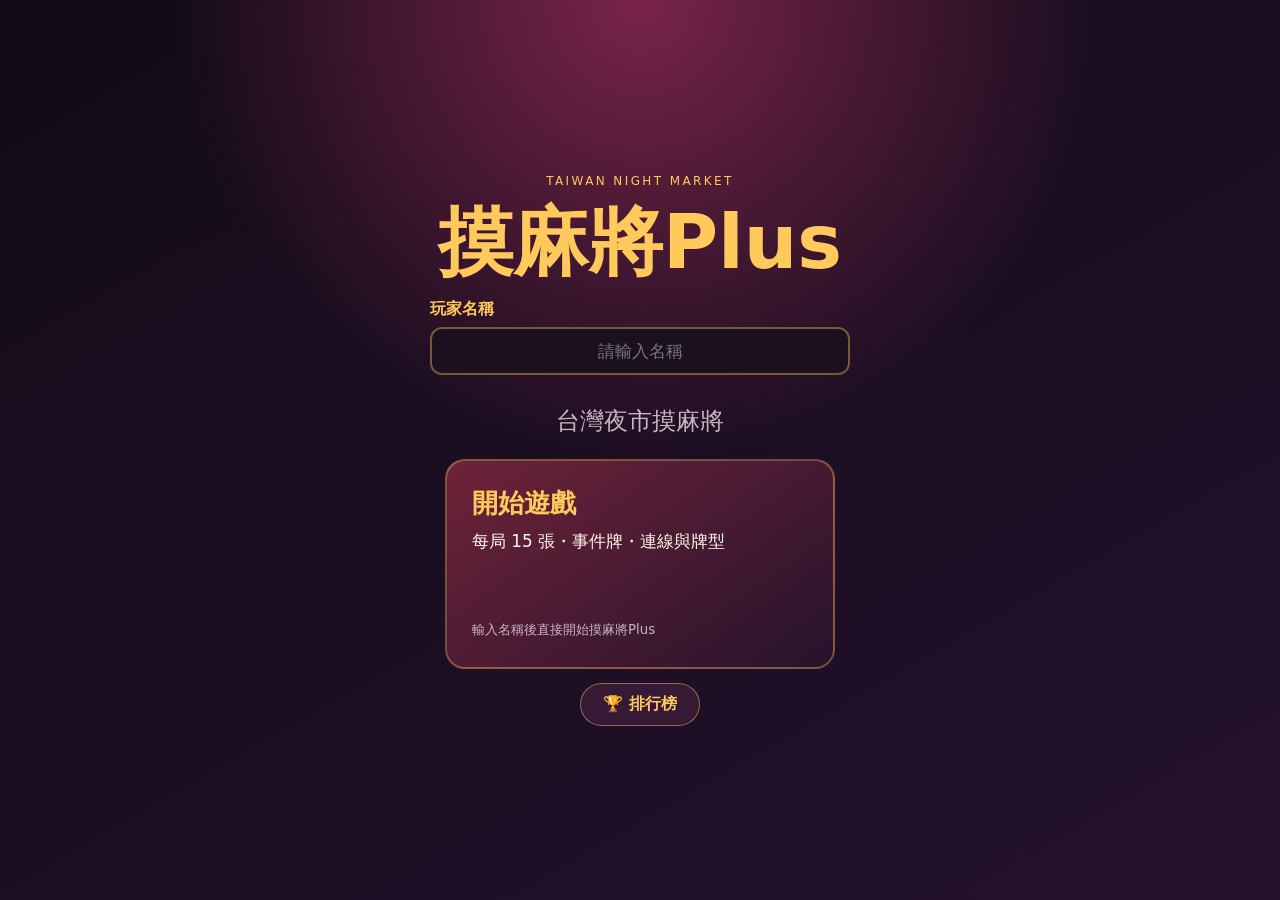
==== commit 0e309ca1: "Add leaderboard and expand Memory Master" ====
--- a/index.html
+++ b/index.html
@@ -6,6 +6,9 @@
   <meta name="theme-color" content="#120b18">
   <title>摸麻將Plus｜台灣夜市摸麻將</title>
   <link rel="stylesheet" href="style.css">
+  <link rel="stylesheet" href="minigames/memory-master.css">
+  <link rel="stylesheet" href="minigames/pajur.css">
+  <link rel="stylesheet" href="minigames/baseball9.css">
 </head>
 <body>
   <section id="start-screen" class="mode-select">
@@ -16,6 +19,7 @@
       <div class="mode-options">
         <button id="start-game-button" type="button"><b>開始遊戲</b><span>每局 15 張・事件牌・連線與牌型</span><small>輸入名稱後直接開始摸麻將Plus</small></button>
       </div>
+      <button id="start-leaderboard-button" class="leaderboard-entry-button" type="button">🏆 排行榜</button>
     </div>
   </section>
   <main id="game-shell" class="game-shell hidden">
@@ -55,8 +59,7 @@
         <button id="tile-peek-button" class="side-action-button" type="button">已抽牌型</button>
       </section>
       <nav class="game-actions" aria-label="遊戲功能">
-        <button id="help-button" class="guide-button" type="button">說明</button>
-        <button id="main-menu-button" class="menu-button" type="button">回主選單</button>
+        <button id="options-button" class="guide-button" type="button">選項</button>
       </nav>
     </section>
   </main>
@@ -77,13 +80,23 @@
   </div>
 
   <div id="bonus-modal" class="bonus-modal" aria-hidden="true"><div class="bonus-card" role="dialog" aria-modal="true" aria-labelledby="bonus-title">
-    <p class="modal-kicker">BONUS DRAW</p><h2 id="bonus-title">補牌機會！</h2>
+    <h2 id="bonus-title">補牌機會！</h2>
     <section class="waiting-panel"><b>目前聽牌</b><div id="bonus-waiting" class="bonus-waiting"></div></section>
     <div class="bonus-instruction"><span id="bonus-instruction">請選擇 3 張</span><strong id="bonus-count">已選 0 / 3</strong></div>
-    <div id="bonus-grid" class="bonus-grid"></div><p id="bonus-result" class="bonus-result" aria-live="assertive"></p>
+    <p id="bonus-result" class="bonus-result" aria-live="assertive"></p><div id="bonus-grid" class="bonus-grid"></div>
   </div></div>
 
   <div id="toast-stack" class="toast-stack" aria-live="polite"></div>
+  <div id="leaderboard-overlay" class="leaderboard-overlay" aria-hidden="true">
+    <section class="leaderboard-card" role="dialog" aria-modal="true" aria-labelledby="leaderboard-title">
+      <header class="leaderboard-header"><p>NIGHT MARKET TOP 20</p><h2 id="leaderboard-title">🏆 排行榜</h2></header>
+      <div id="leaderboard-content" class="leaderboard-content" aria-live="polite"></div>
+      <footer class="leaderboard-footer">
+        <button id="leaderboard-retry" class="secondary hidden" type="button">重新整理</button>
+        <button id="leaderboard-close" type="button">關閉</button>
+      </footer>
+    </section>
+  </div>
   <div id="modal" class="modal" aria-hidden="true">
     <div class="modal-card" role="dialog" aria-modal="true" aria-labelledby="modal-title">
       <header class="modal-header"><div id="modal-icon" class="modal-icon">🀄</div><p id="modal-kicker" class="modal-kicker"></p><h2 id="modal-title">本局結束</h2></header>
@@ -91,6 +104,9 @@
       <footer id="modal-actions" class="modal-actions modal-footer"></footer>
     </div>
   </div>
+  <script src="minigames/memory-master.js"></script>
+  <script src="minigames/pajur.js"></script>
+  <script src="minigames/baseball9.js"></script>
   <script src="game-config.js"></script>
   <script src="game.js"></script>
 </body>
--- a/style.css
+++ b/style.css
@@ -163,8 +163,6 @@
 
 .shared-tile-picker{display:grid;gap:9px}.shared-tile-picker>p{margin:0}.tile-picker-grid{display:grid;grid-template-columns:repeat(8,minmax(42px,1fr));gap:6px;max-height:46dvh;padding:5px;overflow-y:auto;overscroll-behavior:contain}.tile-picker-grid .hand-tile{aspect-ratio:.78}.tile-picker-selection{padding:7px;border-radius:9px;background:#ffffff0a}.mini-board-overview{display:grid!important;grid-template-columns:1fr!important;gap:6px!important;padding:9px;border:1px solid #ffc95c42;border-radius:12px;background:#48192b}.mini-board-grid{display:grid!important;grid-template-columns:repeat(6,minmax(0,1fr))!important;gap:3px!important;padding:4px;border:2px solid #b88932;border-radius:9px;background:linear-gradient(145deg,#792e38,#48192b)}.mini-board-tile{position:relative;display:flex;align-items:center;justify-content:center;min-width:0;aspect-ratio:.78;border-radius:4px;color:#211714;background:linear-gradient(145deg,#fffef7,#ddd0b4);box-shadow:inset 0 -2px 0 #b6a789;font-family:"Segoe UI Symbol","Noto Sans Symbols 2","Apple Symbols",sans-serif;overflow:hidden}.mini-board-tile .glyph{font-size:clamp(1.25rem,4vw,2.15rem);line-height:.78}.mini-board-tile .text-fallback{font-size:.55rem;font-weight:900}.mini-board-tile.tile-unclaimed{filter:grayscale(.65) brightness(.62);opacity:.62}.mini-board-tile.tile-acquired{color:#fff;background:linear-gradient(145deg,#35cf91,#14704f);box-shadow:inset 0 -2px 0 #0b4b35,0 0 7px #48ffb977;opacity:1}.mini-board-tile.tile-discarded{filter:grayscale(1) brightness(.45);opacity:.42}.mini-board-tile.mini-line-waiting{outline:2px solid var(--gold);outline-offset:-2px}.mini-board-tile.mini-line-completed{box-shadow:inset 0 0 0 2px #fff2a8,0 0 8px #ffc95caa}.ordinary-tile-overview{display:grid;gap:9px}.ordinary-tile-overview>h3{margin:4px 0 0;color:var(--gold);text-align:left}
 @media(max-width:759px){.tile-picker-grid{grid-template-columns:repeat(6,minmax(40px,1fr));max-height:40dvh}.mini-board-overview{gap:3px!important;padding:3px}.mini-board-grid{gap:1px!important;padding:2px}.mini-board-tile{aspect-ratio:1.05}.mini-board-tile .glyph{font-size:clamp(1.05rem,7vw,1.75rem)}}
-.memory-master{display:grid;gap:12px}.memory-master-prompt{min-height:2em;margin:0;color:var(--gold);font-size:clamp(1rem,3vw,1.35rem);font-weight:900}.memory-question{display:grid;justify-items:center;gap:2px;color:var(--cream)}.memory-question-prompt{margin:0;color:var(--muted);font-size:clamp(.78rem,2.3vw,1rem);font-weight:800}.memory-question-emoji{font-size:clamp(4rem,10vw,5rem);line-height:1}.memory-question-name{max-width:100%;color:var(--gold);font-size:clamp(1rem,3vw,1.35rem);font-weight:950;line-height:1.1;overflow-wrap:anywhere}.memory-master-grid{display:grid;grid-template-columns:repeat(4,minmax(0,1fr));gap:9px}.memory-master-card{display:flex;min-width:0;aspect-ratio:1/1.05;flex-direction:column;align-items:center;justify-content:center;gap:5px;padding:7px;border:2px solid #ffc95c66;border-radius:13px;color:var(--cream);background:linear-gradient(145deg,#4b2546,#25152b);box-shadow:0 5px 13px #0005;cursor:pointer;touch-action:manipulation}.memory-master-card.face-up{color:#271b17;background:linear-gradient(145deg,#fffdf4,#e7d5b5)}.memory-master-card span:not(.memory-card-back){font-size:clamp(2.25rem,7vw,4rem);line-height:1}.memory-master-card b{max-width:100%;font-size:clamp(.66rem,2vw,.94rem);line-height:1.15;overflow-wrap:anywhere}.memory-card-back{font-size:clamp(2rem,7vw,3.6rem);font-weight:950}.memory-master-card.correct{border-color:#72ffbd;box-shadow:0 0 22px #43e59b99}.memory-master-card.wrong{border-color:#ff7379;box-shadow:0 0 22px #e8495099}.memory-master-card.target{border-color:var(--gold);box-shadow:0 0 22px #ffc95caa}.memory-master-card:disabled{cursor:default;opacity:1}
-@media(max-width:759px){.memory-master{gap:6px}.memory-question{gap:0}.memory-question-emoji{font-size:clamp(3.6rem,15vw,4.35rem)}.memory-question-name{font-size:clamp(.92rem,4vw,1.15rem)}.memory-master-grid{gap:5px}.memory-master-card{padding:4px;border-radius:9px}.memory-master-card span:not(.memory-card-back){font-size:clamp(1.9rem,10vw,2.8rem)}.memory-master-card b{font-size:clamp(.6rem,2.8vw,.78rem)}}
 
 /* Settlement and per-game Achievement V1. */
 .round-result{height:100%;min-height:0;grid-template-rows:auto minmax(0,1fr) auto;text-align:center}.round-result-change,.round-result .result-total{opacity:1!important;animation:none!important}.round-result-change{display:grid;gap:2px;padding:8px!important}.round-result-change strong{font-size:clamp(2.8rem,9vw,4.6rem);line-height:1}.round-result-change .hud-score-gold,.score-breakdown-row .hud-score-gold{color:var(--gold)}.round-result-change .hud-score-orange,.score-breakdown-row .hud-score-orange{color:#ffb45f}.round-result-change .hud-score-red,.score-breakdown-row .hud-score-red{color:#ff7968}.round-result-change .hud-score-purple,.score-breakdown-row .hud-score-purple{color:#dda0ff}.round-result-change .hud-score-negative,.score-breakdown-row .hud-score-negative{color:#9edcff}.score-breakdown{min-height:0;padding:4px 9px!important;overflow-y:auto;overscroll-behavior:contain;text-align:left}.score-breakdown-row{display:grid;grid-template-columns:minmax(0,1fr) auto auto;align-items:center;gap:7px;padding:8px 3px;border-bottom:1px solid #ffffff12}.score-breakdown-row:last-child{border-bottom:0}.score-breakdown-row span{min-width:0;color:var(--cream);font-weight:750}.score-breakdown-row strong{font-size:1.08rem}.score-breakdown-row small{padding:1px 6px;border:1px solid #ffc95c55;border-radius:999px;color:var(--muted);font-size:.65rem}.score-breakdown-empty{margin:12px;color:var(--muted);text-align:center}.round-result .result-total{padding:8px!important}.round-result .result-total strong{font-size:clamp(2rem,7vw,3.2rem)}
@@ -174,3 +172,11 @@
 /* Phase 1-D: compact item/status controls and tile overview. */
 .draw-zone{grid-template-columns:minmax(0,1fr) minmax(0,1.25fr) minmax(0,1fr);gap:6px}.draw-zone>.side-action-button,.draw-zone>.draw-button{width:100%;min-width:0;min-height:64px;padding:8px 5px;border:2px solid #ffc95c55;border-radius:14px;font-size:clamp(.72rem,2.6vw,1rem);font-weight:900;line-height:1.15;touch-action:manipulation}.draw-zone>.side-action-button{color:var(--cream);background:linear-gradient(145deg,#3b203b,#25152b);box-shadow:0 7px 18px #0005}.draw-zone>.side-action-button:disabled{opacity:.45}.item-status{display:grid;gap:14px;text-align:left}.item-status h3{margin:0 0 7px;color:var(--gold)}.item-slots{display:grid;grid-template-columns:repeat(3,1fr);gap:7px}.item-slot{display:flex;min-height:105px;flex-direction:column;gap:5px;padding:10px;border:1px solid #ffc95c45;border-radius:11px;background:#ffffff08}.item-slot.empty{opacity:.55}.item-slot b{color:var(--gold)}.item-slot span{color:var(--muted);font-size:.72rem;line-height:1.45}.item-slot button{margin-top:auto}.item-replacement-options{display:grid;gap:8px}.item-replacement-options button{display:grid;gap:4px;padding:11px;border:1px solid #ffc95c55;border-radius:10px;color:var(--cream);text-align:left;background:#351935}.item-replacement-options span{color:var(--muted);font-size:.75rem}.item-tile-options{display:grid;grid-template-columns:repeat(8,minmax(42px,1fr));gap:6px;max-height:52dvh;overflow:auto}.tile-overview-overlay{position:fixed;z-index:110;inset:0;display:none;place-items:center;padding:14px;background:#09050cdd;pointer-events:none}.tile-overview-overlay.open{display:grid;pointer-events:auto}.tile-overview-card{width:min(720px,100%);padding:16px;border:2px solid #ffc95c88;border-radius:18px;background:linear-gradient(145deg,#351935,#1d1022);box-shadow:0 22px 70px #000b}.tile-overview-card>p{margin:0;color:var(--gold);font-size:.68rem;font-weight:900;letter-spacing:.16em}.tile-overview-card h2{margin:3px 0 10px;color:var(--cream)}.tile-overview-grid{display:grid;gap:9px}.tile-overview-grid section{display:grid;grid-template-columns:46px 1fr;align-items:center;gap:7px}.tile-overview-grid h3{margin:0;color:var(--gold);font-size:.78rem}.tile-overview-grid section>div{display:grid;grid-template-columns:repeat(9,1fr);gap:4px}.overview-tile{display:grid;place-items:center;min-height:42px;border:1px solid #ffffff18;border-radius:7px;color:#c8bccc;background:#ffffff07;font-size:1.55rem;filter:saturate(.5);opacity:.48}.overview-tile.acquired{border-color:#ffe092;background:#a45e3155;box-shadow:0 0 12px #ffc95c55;color:#fff3c4;filter:none;opacity:1}.tile-overview-card>.guide-button{width:100%;margin-top:12px}.hud-score-panel{min-height:68px}.hud-left{grid-template-rows:minmax(22px,33fr) minmax(38px,67fr)}.hud-player{padding:2px 7px}.hud-points>.hud-round-points strong,.hud-points>.hud-total strong{font-size:clamp(1.4rem,6.8vw,1.9rem)}.hud-rounds{gap:1px;padding:3px}.game-hud{margin-bottom:3px}
 @media(max-width:759px){.draw-zone{grid-template-columns:minmax(0,1fr) minmax(0,1.18fr) minmax(0,1fr);gap:4px}.draw-zone>.side-action-button,.draw-zone>.draw-button{min-height:62px;padding:6px 3px;font-size:clamp(.66rem,3vw,.84rem)}.item-slots{grid-template-columns:1fr}.item-slot{min-height:0}.item-tile-options{grid-template-columns:repeat(6,minmax(40px,1fr))}.tile-overview-card{max-height:calc(100dvh - 20px);padding:12px;overflow-y:auto}.tile-overview-grid{gap:6px}.tile-overview-grid section{grid-template-columns:38px 1fr;gap:4px}.overview-tile{min-height:34px;font-size:1.22rem}.hud-score-panel{min-height:64px}}
+.modal.options-sheet .modal-actions{flex-direction:column}
+.pajur-host{height:min(68dvh,650px)}
+.baseball9-host{height:min(68dvh,650px)}
+
+/* Cloud leaderboard: fixed shell with an independently scrolling Top 20 list. */
+.leaderboard-entry-button{margin-top:14px;padding:10px 22px;border:1px solid #ffc95c77;border-radius:999px;color:var(--gold);background:#351935;font-weight:900;cursor:pointer}.leaderboard-entry-button:hover{filter:brightness(1.18)}
+.leaderboard-overlay{position:fixed;z-index:130;inset:0;display:grid;place-items:center;height:100dvh;padding:14px;overflow:hidden;background:#09050ce8;opacity:0;visibility:hidden;transition:opacity .18s}.leaderboard-overlay.open{opacity:1;visibility:visible}.leaderboard-card{display:grid;grid-template-rows:auto minmax(0,1fr) auto;width:min(620px,100%);max-height:min(90dvh,760px);overflow:hidden;border:2px solid var(--gold);border-radius:22px;background:linear-gradient(155deg,#492040,#1d1223);box-shadow:0 25px 70px #000b}.leaderboard-header{padding:18px 20px 12px;text-align:center}.leaderboard-header p{margin:0;color:var(--gold);font-size:.68rem;font-weight:900;letter-spacing:.16em}.leaderboard-header h2{margin:4px 0 0;font-size:clamp(1.55rem,5vw,2.2rem)}.leaderboard-content{min-height:0;padding:0 14px 10px;overflow-y:auto;overscroll-behavior:contain}.leaderboard-message{display:grid;min-height:180px;place-items:center;margin:0;color:var(--muted);font-weight:800}.leaderboard-list{display:grid;gap:5px}.leaderboard-row{display:grid;grid-template-columns:56px minmax(0,1fr) minmax(70px,auto);align-items:center;gap:8px;min-height:44px;padding:7px 12px;border:1px solid #ffffff14;border-radius:10px;background:#ffffff08;text-align:left}.leaderboard-row>*:last-child{text-align:right}.leaderboard-row>span:nth-child(2){overflow:hidden;text-overflow:ellipsis;white-space:nowrap}.leaderboard-column-heading{position:sticky;z-index:1;top:0;min-height:34px;color:var(--muted);background:#241329;font-size:.7rem;font-weight:900}.leaderboard-top-1{border-color:#ffd75a88;background:#ffd75a13}.leaderboard-top-2{border-color:#dce5ed66;background:#dce5ed0d}.leaderboard-top-3{border-color:#dd9a6266;background:#dd9a620d}.leaderboard-row>strong:last-child{color:var(--gold);font-variant-numeric:tabular-nums}.leaderboard-footer{display:flex;gap:9px;padding:12px 16px 16px}.leaderboard-footer button{flex:1;padding:11px;border:1px solid var(--gold);border-radius:999px;color:#261313;background:var(--gold);font-weight:900;cursor:pointer}.leaderboard-footer button.secondary{color:var(--cream);background:transparent}.leaderboard-submit-status{min-height:1.4em;margin:4px 0 0;color:var(--muted);font-size:.72rem;font-weight:800}.game-over-modal .modal-actions{flex-wrap:wrap}.game-over-modal .modal-actions button{min-width:140px}
+@media(max-width:759px){.leaderboard-overlay{padding:0}.leaderboard-card{width:100%;height:100dvh;max-height:none;border-width:0;border-radius:0}.leaderboard-header{padding:14px 16px 9px}.leaderboard-content{padding:0 10px 8px}.leaderboard-row{grid-template-columns:48px minmax(0,1fr) minmax(62px,auto);min-height:42px;padding:6px 9px}.leaderboard-footer{padding:9px 12px max(12px,env(safe-area-inset-bottom))}.game-over-modal .modal-actions button{min-width:calc(50% - 9px)}}
--- a/minigames/memory-master.css
+++ b/minigames/memory-master.css
@@ -0,0 +1,4 @@
+.memory-master{display:grid;gap:12px}.memory-master-prompt{min-height:2em;margin:0;color:var(--gold);font-size:clamp(1rem,3vw,1.35rem);font-weight:900}.memory-question{display:grid;justify-items:center;gap:2px;color:var(--cream)}.memory-question-prompt{margin:0;color:var(--muted);font-size:clamp(.78rem,2.3vw,1rem);font-weight:800}.memory-question-emoji{font-size:clamp(4rem,10vw,5rem);line-height:1}.memory-question-name{max-width:100%;color:var(--gold);font-size:clamp(1rem,3vw,1.35rem);font-weight:950;line-height:1.1;overflow-wrap:anywhere}.memory-master-grid{display:grid;grid-template-columns:repeat(3,minmax(0,1fr));gap:9px}.memory-master-card{display:flex;min-width:0;aspect-ratio:1/1.05;flex-direction:column;align-items:center;justify-content:center;gap:5px;padding:7px;border:2px solid #ffc95c66;border-radius:13px;color:var(--cream);background:linear-gradient(145deg,#4b2546,#25152b);box-shadow:0 5px 13px #0005;cursor:pointer;touch-action:manipulation}.memory-master-card.face-up{color:#271b17;background:linear-gradient(145deg,#fffdf4,#e7d5b5)}.memory-master-card span:not(.memory-card-back){font-size:clamp(2.25rem,7vw,4rem);line-height:1}.memory-master-card b{max-width:100%;font-size:clamp(.66rem,2vw,.94rem);line-height:1.15;overflow-wrap:anywhere}.memory-card-back{font-size:clamp(2rem,7vw,3.6rem);font-weight:950}.memory-master-card.correct{border-color:#72ffbd;box-shadow:0 0 22px #43e59b99}.memory-master-card.wrong{border-color:#ff7379;box-shadow:0 0 22px #e8495099}.memory-master-card.target{border-color:var(--gold);box-shadow:0 0 22px #ffc95caa}.memory-master-card:disabled{cursor:default;opacity:1}
+@media(max-width:759px){.memory-master{gap:6px}.memory-question{gap:0}.memory-question-emoji{font-size:clamp(3.6rem,15vw,4.35rem)}.memory-question-name{font-size:clamp(.92rem,4vw,1.15rem)}.memory-master-grid{gap:5px}.memory-master-card{padding:4px;border-radius:9px}.memory-master-card span:not(.memory-card-back){font-size:clamp(1.9rem,10vw,2.8rem)}.memory-master-card b{font-size:clamp(.6rem,2.8vw,.78rem)}}
+
+.memory-master-playground{--gold:#ffc95c;--cream:#fff7df;--muted:#cdbfcf;height:100dvh;margin:0;display:grid;place-items:center;padding:16px;box-sizing:border-box;overflow:hidden;color:var(--cream);background:radial-gradient(circle at top,#492244,#120b18 58%);font-family:system-ui,-apple-system,"Segoe UI",sans-serif}.memory-master-playground-shell{width:min(680px,100%);max-height:calc(100dvh - 32px);padding:clamp(18px,4vw,30px);box-sizing:border-box;overflow-y:auto;border:1px solid #ffc95c55;border-radius:20px;background:#211225ee;box-shadow:0 18px 50px #0008;text-align:center}.memory-master-playground h1{margin:0 0 18px;color:var(--gold)}.memory-master-playground-meta{min-height:1.5em;margin:0 0 12px;color:var(--muted);font-weight:800}.memory-master-playground button:not(.memory-master-card){padding:12px 24px;border:0;border-radius:999px;color:#271b17;background:var(--gold);font:inherit;font-weight:900;cursor:pointer}.memory-master-playground-stage:empty{display:none}.memory-master-playground-stage:not(:empty){margin:16px 0}.memory-master-playground-result{margin:14px 0;color:var(--gold);font-size:1.35rem;font-weight:950}
--- a/minigames/pajur.css
+++ b/minigames/pajur.css
@@ -0,0 +1,2 @@
+:root{--pajur-gold:#f4bd55;--pajur-cream:#fff5d6;--pajur-muted:#c9b8c8}.pajur-page{min-height:100dvh;margin:0;display:grid;place-items:center;overflow:hidden;background:radial-gradient(circle at 50% 0,#4b2350,#140c1b 62%);color:var(--pajur-cream);font-family:system-ui,-apple-system,"Segoe UI",sans-serif}.pajur-shell{width:min(520px,100%);height:min(100dvh,780px);box-sizing:border-box;display:grid;grid-template-rows:auto minmax(0,1fr) auto;gap:6px;padding:10px 14px;text-align:center}.pajur-shell h1{margin:0;color:var(--pajur-gold);font-size:clamp(1.35rem,5vw,2rem)}.pajur-stage{min-height:0}.pajur-game{height:100%;display:grid;grid-template-rows:minmax(0,1fr) auto;gap:4px;touch-action:none;user-select:none;overscroll-behavior:contain}.pajur-board-wrap{position:relative;min-height:0;width:min(100%,400px);height:auto;aspect-ratio:720/1000;margin:auto;touch-action:none}.pajur-canvas{display:block;width:100%;height:100%;touch-action:none}.pajur-instruction{margin:0;color:var(--pajur-muted);font-size:clamp(.7rem,2.5vw,.88rem);font-weight:700}.pajur-footer{min-height:48px;display:grid;place-items:center}.pajur-result{margin:0;color:var(--pajur-gold);font-size:1.2rem;font-weight:950}.pajur-action{padding:10px 25px;border:0;border-radius:999px;background:var(--pajur-gold);color:#25151e;font:inherit;font-weight:950;cursor:pointer}.pajur-action[hidden],.pajur-result:empty{display:none}
+@media(max-width:420px){.pajur-shell{height:100dvh;padding:5px 8px;gap:3px}.pajur-shell h1{font-size:1.3rem}.pajur-footer{min-height:42px}.pajur-instruction{font-size:.68rem}}
--- a/minigames/baseball9.css
+++ b/minigames/baseball9.css
@@ -0,0 +1 @@
+:root{--baseball9-gold:#f2bd62;--baseball9-cream:#fff3d2;--baseball9-muted:#ccb8c8}.baseball9-page{min-height:100dvh;margin:0;display:grid;place-items:center;overflow:hidden;background:radial-gradient(circle at 50% 0,#57304e,#160d1c 64%);color:var(--baseball9-cream);font-family:system-ui,-apple-system,"Segoe UI",sans-serif}.baseball9-shell{width:min(520px,100%);height:min(100dvh,780px);box-sizing:border-box;display:grid;grid-template-rows:auto minmax(0,1fr) auto;gap:6px;padding:10px 14px;text-align:center}.baseball9-shell h1{margin:0;color:var(--baseball9-gold);font-size:clamp(1.35rem,5vw,2rem)}.baseball9-stage{min-height:0}.baseball9-game{height:100%;display:grid;grid-template-rows:minmax(0,1fr) auto;gap:4px;touch-action:none;user-select:none;overscroll-behavior:contain}.baseball9-board-wrap{position:relative;min-height:0;width:min(100%,400px);height:auto;aspect-ratio:720/1000;margin:auto;touch-action:none}.baseball9-canvas{display:block;width:100%;height:100%;touch-action:none}.baseball9-instruction{margin:0;color:var(--baseball9-muted);font-size:clamp(.7rem,2.5vw,.88rem);font-weight:750}.baseball9-footer{min-height:48px;display:grid;place-items:center}.baseball9-result{margin:0;color:var(--baseball9-gold);font-size:1.2rem;font-weight:950}.baseball9-action{padding:10px 25px;border:0;border-radius:999px;background:var(--baseball9-gold);color:#25151e;font:inherit;font-weight:950;cursor:pointer}.baseball9-action[hidden],.baseball9-result:empty{display:none}@media(max-width:420px){.baseball9-shell{height:100dvh;padding:5px 8px;gap:3px}.baseball9-shell h1{font-size:1.3rem}.baseball9-footer{min-height:42px}.baseball9-instruction{font-size:.68rem}}
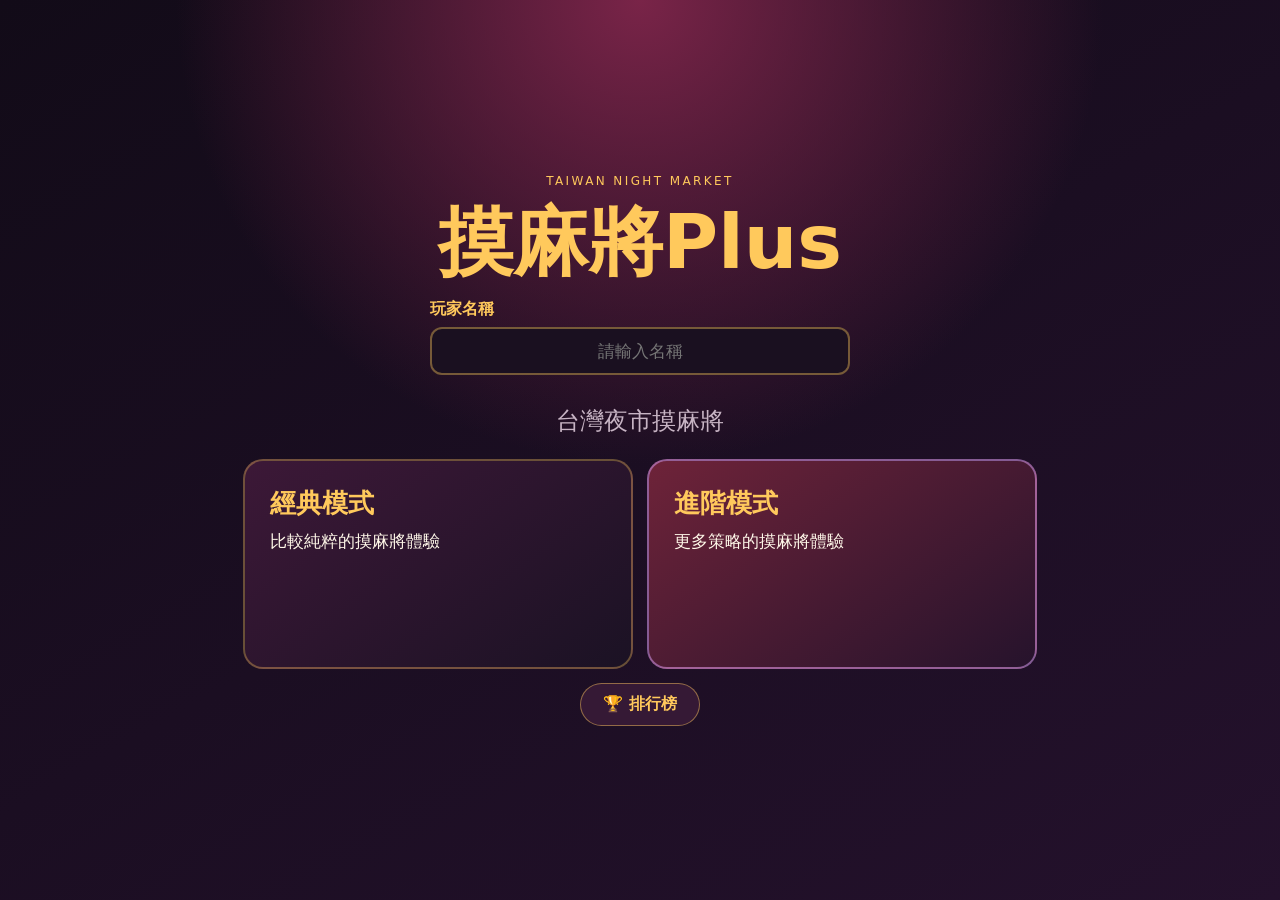
==== commit 06a366f8: "Complete advanced mode gameplay expansion" ====
--- a/index.html
+++ b/index.html
@@ -17,7 +17,8 @@
       <p id="player-name-error" class="player-name-error" role="alert" aria-live="polite"></p>
       <h2>台灣夜市摸麻將</h2>
       <div class="mode-options">
-        <button id="start-game-button" type="button"><b>開始遊戲</b><span>每局 15 張・事件牌・連線與牌型</span><small>輸入名稱後直接開始摸麻將Plus</small></button>
+        <button id="start-game-button" type="button"><b>經典模式</b><span>比較純粹的摸麻將體驗</span></button>
+        <button id="start-experimental-button" class="advanced-mode-button" type="button"><b>進階模式</b><span>更多策略的摸麻將體驗</span></button>
       </div>
       <button id="start-leaderboard-button" class="leaderboard-entry-button" type="button">🏆 排行榜</button>
     </div>
@@ -26,7 +27,7 @@
     <header class="game-hud" aria-label="遊戲資訊">
       <section class="hud-score-panel">
         <div class="hud-left">
-          <div class="hud-player"><strong id="player-display">玩家</strong></div>
+          <div class="hud-player"><strong id="player-display">玩家</strong><span id="game-mode-indicator" class="game-mode-indicator">經典模式</span></div>
           <div class="hud-points">
             <div class="hud-total" aria-label="總分數"><strong id="total-score">0</strong></div>
             <div class="hud-round-points" aria-label="本局分數"><strong id="round-score" class="hud-score-gold">0</strong></div>
@@ -47,14 +48,18 @@
         <div id="pre-round-leverage-options" class="pre-round-leverage-options"></div>
       </section>
       <p id="pre-round-error" class="pre-round-error" role="alert" aria-live="polite"></p>
-      <button id="start-round-button" class="start-round-button" type="button" disabled>開牌局</button>
+      <div class="pre-round-actions">
+        <button id="pre-round-item-button" class="pre-round-item-button" type="button">道具 <span id="pre-round-inventory-count">0/3</span></button>
+        <button id="start-round-button" class="start-round-button" type="button" disabled>開始摸牌</button>
+      </div>
     </section>
 
     <section id="play-area" class="play-area hidden">
+      <section id="side-challenge-status" class="side-challenge-status hidden" aria-live="polite"></section>
       <div id="board" class="board" role="grid" aria-label="六乘六麻將對獎盤"></div>
       <p id="message" class="message" aria-live="polite"></p>
       <section class="draw-zone" aria-label="摸牌操作">
-        <button id="item-status-button" class="side-action-button" type="button">道具 / 狀態</button>
+        <button id="item-status-button" class="side-action-button" type="button">道具 / 狀態<span id="inventory-full-badge" class="inventory-full-badge hidden">滿</span></button>
         <button id="draw-stack" class="draw-button" type="button">摸牌 (15)</button>
         <button id="tile-peek-button" class="side-action-button" type="button">已抽牌型</button>
       </section>
@@ -89,7 +94,12 @@
   <div id="toast-stack" class="toast-stack" aria-live="polite"></div>
   <div id="leaderboard-overlay" class="leaderboard-overlay" aria-hidden="true">
     <section class="leaderboard-card" role="dialog" aria-modal="true" aria-labelledby="leaderboard-title">
-      <header class="leaderboard-header"><p>NIGHT MARKET TOP 20</p><h2 id="leaderboard-title">🏆 排行榜</h2></header>
+      <header class="leaderboard-header"><p>NIGHT MARKET TOP 20</p><h2 id="leaderboard-title">🏆 排行榜</h2>
+        <div class="leaderboard-mode-switch" role="group" aria-label="排行榜模式">
+          <button id="leaderboard-highest" class="active" type="button" aria-pressed="true">最高 TOP 20</button>
+          <button id="leaderboard-lowest" type="button" aria-pressed="false">最低 TOP 20</button>
+        </div>
+      </header>
       <div id="leaderboard-content" class="leaderboard-content" aria-live="polite"></div>
       <footer class="leaderboard-footer">
         <button id="leaderboard-retry" class="secondary hidden" type="button">重新整理</button>
--- a/style.css
+++ b/style.css
@@ -141,8 +141,10 @@
 .score-refresh{animation:score-refresh .38s ease}
 @keyframes score-refresh{45%{transform:scale(1.14);filter:brightness(1.35)}}
 @media(min-width:760px){.game-hud{position:relative;margin-bottom:8px;background:transparent;backdrop-filter:none}.hud-score-panel{min-height:84px}.hud-left{grid-template-rows:minmax(27px,36fr) minmax(47px,64fr)}.hud-player{padding:4px 10px}.hud-player strong{font-size:clamp(.82rem,1.8vw,.98rem)}.hud-points>.hud-round-points,.hud-points>.hud-total{padding:3px 8px}.hud-points>.hud-round-points strong,.hud-points>.hud-total strong{font-size:clamp(1.85rem,3.7vw,2.45rem)}.hud-rounds{padding:8px}.hud-rounds small{font-size:.7rem}.hud-rounds strong{font-size:clamp(1.5rem,3vw,2.05rem)}}
-.mode-options{grid-template-columns:minmax(0,390px);justify-content:center}
-.pre-round-panel{display:grid;gap:12px;width:min(920px,100%);margin:8px auto 0;padding:clamp(14px,2.5vw,24px);border:1px solid #ffc95c42;border-radius:18px;background:linear-gradient(145deg,#2c152ded,#1d1022f2);box-shadow:0 16px 42px #0007}.pre-round-header{text-align:center}.pre-round-header p{margin:0;color:var(--gold);font-size:.72rem;font-weight:900;letter-spacing:.18em}.pre-round-header h2{margin:3px 0;color:var(--cream);font-size:clamp(1.55rem,4vw,2.2rem)}.pre-round-header span{color:var(--muted);font-size:.82rem}.pre-round-section{display:grid;gap:8px}.pre-round-section h3{margin:0;color:var(--gold);font-size:.95rem}.pre-round-section h3 small{margin-left:6px;color:var(--muted);font-size:.65rem;font-weight:600}.pre-round-event-options{display:grid;grid-template-columns:repeat(3,minmax(0,1fr));gap:10px}.pre-round-event-card{display:flex;min-width:0;min-height:150px;flex-direction:column;align-items:flex-start;gap:9px;padding:16px;border:2px solid #ffc95c35;border-radius:15px;color:var(--cream);text-align:left;background:linear-gradient(145deg,#351935,#211325);box-shadow:0 8px 20px #0004;cursor:pointer;transition:transform .16s,border-color .16s,box-shadow .16s,background .16s}.pre-round-event-card:hover{transform:translateY(-2px);border-color:#ffc95c88}.pre-round-event-card.selected{border-color:var(--gold);background:linear-gradient(145deg,#5b2d3f,#2b172d);box-shadow:0 0 0 2px #ffc95c24,0 10px 26px #0006,0 0 22px #ffc95c38}.pre-round-event-card small{color:#d59dff;font-size:.62rem;font-weight:900;letter-spacing:.08em}.pre-round-event-card b{color:var(--gold);font-size:1.05rem}.pre-round-event-card span{color:var(--muted);font-size:.78rem;line-height:1.55}.pre-round-leverage-options{display:grid;grid-template-columns:repeat(3,minmax(0,1fr));gap:9px}.pre-round-leverage{display:grid;place-items:center;gap:2px;min-height:70px;padding:9px;border:2px solid #ffffff20;border-radius:13px;color:var(--cream);background:#2c1a2f;cursor:pointer;transition:transform .16s,border-color .16s,box-shadow .16s}.pre-round-leverage:hover:not(:disabled){transform:translateY(-2px);border-color:#ffc95c88}.pre-round-leverage.selected{border-color:var(--gold);background:linear-gradient(145deg,#713a25,#3b2029);box-shadow:0 0 18px #ffc95c3d}.pre-round-leverage b{color:var(--gold);font-size:1.35rem}.pre-round-leverage span{color:var(--muted);font-size:.72rem}.pre-round-leverage:disabled{cursor:not-allowed;filter:grayscale(1);opacity:.35}.pre-round-error{min-height:1.2em;margin:0;color:#ff9b9f;text-align:center;font-size:.78rem}.start-round-button{width:min(520px,100%);min-height:54px;margin:auto;padding:11px 24px;border:2px solid #ffe19a;border-radius:14px;color:#29150e;background:linear-gradient(145deg,#ffd978,#e7a93d);box-shadow:0 7px 18px #0006,0 0 18px #ffc95c35;font-size:1.2rem;font-weight:950;letter-spacing:.14em;cursor:pointer;transition:transform .16s,filter .16s,box-shadow .16s}.start-round-button:hover:not(:disabled){transform:translateY(-2px);filter:brightness(1.08)}.start-round-button:disabled{cursor:not-allowed;filter:grayscale(.75);opacity:.4;box-shadow:none}.pre-round-event-card,.pre-round-leverage,.start-round-button{touch-action:manipulation}
+.mode-options{grid-template-columns:repeat(2,minmax(0,390px));justify-content:center}.mode-options .advanced-mode-button{border-color:#d49aef88;background:linear-gradient(145deg,#64284f,#2b1636)}
+@media(max-width:759px){.mode-options{grid-template-columns:1fr;gap:8px}.mode-options button{min-height:112px;padding:12px 16px;gap:5px}.mode-options b{font-size:1.35rem}.mode-options span{font-size:.9rem}.mode-options small{line-height:1.35}}
+@media(max-width:380px) and (max-height:700px){.mode-select-card{padding-block:4px}.mode-select-card h2{margin-bottom:8px}.mode-options button{min-height:106px}.leaderboard-entry-button{margin-top:9px;padding:8px 20px}}
+.pre-round-panel{display:grid;gap:12px;width:min(920px,100%);margin:8px auto 0;padding:clamp(14px,2.5vw,24px);border:1px solid #ffc95c42;border-radius:18px;background:linear-gradient(145deg,#2c152ded,#1d1022f2);box-shadow:0 16px 42px #0007}.pre-round-header{text-align:center}.pre-round-header p{margin:0;color:var(--gold);font-size:.72rem;font-weight:900;letter-spacing:.18em}.pre-round-header h2{margin:3px 0;color:var(--cream);font-size:clamp(1.55rem,4vw,2.2rem)}.pre-round-header span{color:var(--muted);font-size:.82rem}.pre-round-section{display:grid;gap:8px}.pre-round-section h3{margin:0;color:var(--gold);font-size:.95rem}.pre-round-section h3 small{margin-left:6px;color:var(--muted);font-size:.65rem;font-weight:600}.pre-round-event-options{display:grid;grid-template-columns:repeat(3,minmax(0,1fr));gap:10px}.pre-round-event-card{display:flex;min-width:0;min-height:150px;flex-direction:column;align-items:flex-start;gap:9px;padding:16px;border:2px solid #ffc95c35;border-radius:15px;color:var(--cream);text-align:left;background:linear-gradient(145deg,#351935,#211325);box-shadow:0 8px 20px #0004;cursor:pointer;transition:transform .16s,border-color .16s,box-shadow .16s,background .16s}.pre-round-event-card:hover{transform:translateY(-2px);border-color:#ffc95c88}.pre-round-event-card.selected{border-color:var(--gold);background:linear-gradient(145deg,#5b2d3f,#2b172d);box-shadow:0 0 0 2px #ffc95c24,0 10px 26px #0006,0 0 22px #ffc95c38}.pre-round-event-card small{color:#d59dff;font-size:.62rem;font-weight:900;letter-spacing:.08em}.pre-round-event-card b{color:var(--gold);font-size:1.05rem}.pre-round-event-card span{color:var(--muted);font-size:.78rem;line-height:1.55}.pre-round-leverage-options{display:grid;grid-template-columns:repeat(3,minmax(0,1fr));gap:9px}.pre-round-leverage{display:grid;place-items:center;gap:2px;min-height:70px;padding:9px;border:2px solid #ffffff20;border-radius:13px;color:var(--cream);background:#2c1a2f;cursor:pointer;transition:transform .16s,border-color .16s,box-shadow .16s}.pre-round-leverage:hover:not(:disabled){transform:translateY(-2px);border-color:#ffc95c88}.pre-round-leverage.selected{border-color:var(--gold);background:linear-gradient(145deg,#713a25,#3b2029);box-shadow:0 0 18px #ffc95c3d}.pre-round-leverage b{color:var(--gold);font-size:1.35rem}.pre-round-leverage span{color:var(--muted);font-size:.72rem}.pre-round-leverage:disabled{cursor:not-allowed;filter:grayscale(1);opacity:.35}.pre-round-error{min-height:1.2em;margin:0;color:#ff9b9f;text-align:center;font-size:.78rem}.start-round-button{width:min(520px,100%);min-height:54px;margin:auto;padding:11px 24px;border:2px solid #ffe19a;border-radius:14px;color:#29150e;background:linear-gradient(145deg,#ffd978,#e7a93d);box-shadow:0 7px 18px #0006,0 0 18px #ffc95c35;font-size:1.2rem;font-weight:950;letter-spacing:.14em;cursor:pointer;transition:transform .16s,filter .16s,box-shadow .16s}.start-round-button:hover:not(:disabled){transform:translateY(-2px);filter:brightness(1.08)}.start-round-button:disabled{cursor:not-allowed;filter:grayscale(.75);opacity:.4;box-shadow:none}.pre-round-actions{display:grid;grid-template-columns:minmax(0,1fr) minmax(0,2fr);gap:9px;width:min(620px,100%);margin:auto}.pre-round-item-button,.pre-round-actions .start-round-button{width:100%;margin:0;touch-action:manipulation}.pre-round-item-button{min-height:54px;padding:9px 10px;border:2px solid #ffc95c55;border-radius:14px;color:var(--cream);background:linear-gradient(145deg,#3b203b,#25152b);box-shadow:0 7px 18px #0005;font-size:.95rem;font-weight:900;cursor:pointer}.pre-round-item-button span{display:block;color:var(--gold);font-size:.68rem}.pre-round-item-button.full span{color:#fff0a6}.pre-round-event-card,.pre-round-leverage{touch-action:manipulation}
 @media(max-width:759px){.pre-round-panel{gap:10px;margin-top:5px;padding:12px;border-radius:15px}.pre-round-header span{font-size:.75rem}.pre-round-event-options{grid-template-columns:1fr;gap:7px}.pre-round-event-card{min-height:0;padding:11px 13px;gap:5px}.pre-round-event-card span{font-size:.72rem}.pre-round-leverage-options{gap:6px}.pre-round-leverage{min-height:62px;padding:6px}.pre-round-section h3 small{display:block;margin:2px 0 0}.start-round-button{min-height:52px}}
 
 /* Phase 1-C: formal pre-round event badges and compact decision modals. */
@@ -178,5 +180,12 @@
 
 /* Cloud leaderboard: fixed shell with an independently scrolling Top 20 list. */
 .leaderboard-entry-button{margin-top:14px;padding:10px 22px;border:1px solid #ffc95c77;border-radius:999px;color:var(--gold);background:#351935;font-weight:900;cursor:pointer}.leaderboard-entry-button:hover{filter:brightness(1.18)}
-.leaderboard-overlay{position:fixed;z-index:130;inset:0;display:grid;place-items:center;height:100dvh;padding:14px;overflow:hidden;background:#09050ce8;opacity:0;visibility:hidden;transition:opacity .18s}.leaderboard-overlay.open{opacity:1;visibility:visible}.leaderboard-card{display:grid;grid-template-rows:auto minmax(0,1fr) auto;width:min(620px,100%);max-height:min(90dvh,760px);overflow:hidden;border:2px solid var(--gold);border-radius:22px;background:linear-gradient(155deg,#492040,#1d1223);box-shadow:0 25px 70px #000b}.leaderboard-header{padding:18px 20px 12px;text-align:center}.leaderboard-header p{margin:0;color:var(--gold);font-size:.68rem;font-weight:900;letter-spacing:.16em}.leaderboard-header h2{margin:4px 0 0;font-size:clamp(1.55rem,5vw,2.2rem)}.leaderboard-content{min-height:0;padding:0 14px 10px;overflow-y:auto;overscroll-behavior:contain}.leaderboard-message{display:grid;min-height:180px;place-items:center;margin:0;color:var(--muted);font-weight:800}.leaderboard-list{display:grid;gap:5px}.leaderboard-row{display:grid;grid-template-columns:56px minmax(0,1fr) minmax(70px,auto);align-items:center;gap:8px;min-height:44px;padding:7px 12px;border:1px solid #ffffff14;border-radius:10px;background:#ffffff08;text-align:left}.leaderboard-row>*:last-child{text-align:right}.leaderboard-row>span:nth-child(2){overflow:hidden;text-overflow:ellipsis;white-space:nowrap}.leaderboard-column-heading{position:sticky;z-index:1;top:0;min-height:34px;color:var(--muted);background:#241329;font-size:.7rem;font-weight:900}.leaderboard-top-1{border-color:#ffd75a88;background:#ffd75a13}.leaderboard-top-2{border-color:#dce5ed66;background:#dce5ed0d}.leaderboard-top-3{border-color:#dd9a6266;background:#dd9a620d}.leaderboard-row>strong:last-child{color:var(--gold);font-variant-numeric:tabular-nums}.leaderboard-footer{display:flex;gap:9px;padding:12px 16px 16px}.leaderboard-footer button{flex:1;padding:11px;border:1px solid var(--gold);border-radius:999px;color:#261313;background:var(--gold);font-weight:900;cursor:pointer}.leaderboard-footer button.secondary{color:var(--cream);background:transparent}.leaderboard-submit-status{min-height:1.4em;margin:4px 0 0;color:var(--muted);font-size:.72rem;font-weight:800}.game-over-modal .modal-actions{flex-wrap:wrap}.game-over-modal .modal-actions button{min-width:140px}
+.experimental-entry-button{display:inline-flex;align-items:center;justify-content:center;gap:7px;margin-top:10px;padding:8px 15px;border:1px solid #b589c966;border-radius:999px;color:#d9c6e6;background:#241329;font:inherit;font-size:.78rem;font-weight:900;cursor:pointer}.experimental-entry-button small{color:#a995b1;font-size:.67rem;font-weight:700}.experimental-entry-button:hover{border-color:#d5a5ec;filter:brightness(1.12)}.hud-player{gap:6px}.game-mode-indicator{flex:0 0 auto;padding:2px 6px;border:1px solid #c78ce377;border-radius:999px;color:#eabaff;background:#6e287044;font-size:.6rem;font-weight:900;line-height:1.2}
+.side-action-button{position:relative}.inventory-full-badge{position:absolute;top:4px;right:5px;display:grid;place-items:center;min-width:21px;height:21px;padding:0 5px;border:1px solid #fff0a6;border-radius:999px;color:#2b170d;background:var(--gold);box-shadow:0 2px 8px #0008;font-size:.65rem;font-weight:950}.ticket-reward-options{display:grid;grid-template-columns:repeat(3,minmax(0,1fr));gap:8px}.ticket-reward-options button{display:grid;justify-items:center;gap:5px;min-width:0;min-height:132px;padding:11px 8px;border:1px solid #ffc95c66;border-radius:13px;color:var(--cream);background:#ffffff0a;cursor:pointer}.ticket-reward-options button:hover{border-color:var(--gold);background:#ffc95c16}.ticket-reward-options .ticket-icon{display:grid;place-items:center;width:42px;height:42px;border:2px solid var(--gold);border-radius:10px;color:#351935;background:#ffe39a;font-size:1.05rem;font-weight:950}.ticket-reward-options strong{color:var(--gold)}.ticket-reward-options span{color:var(--muted);font-size:.7rem;line-height:1.4}@media(max-width:759px){.ticket-reward-options{grid-template-columns:1fr}.ticket-reward-options button{grid-template-columns:46px minmax(0,1fr);grid-template-rows:auto auto;align-items:center;justify-items:start;min-height:76px;padding:8px 10px;text-align:left}.ticket-reward-options .ticket-icon{grid-row:1/3}.ticket-reward-options span{font-size:.67rem}}
+.pre-round-leverage-options.experimental-ticket-multipliers{grid-template-columns:repeat(2,minmax(0,1fr))}.pre-round-leverage .ticket-icon{display:inline-grid;place-items:center;min-width:22px;height:22px;margin-right:3px;border:1px solid var(--gold);border-radius:5px;color:#351935;background:#ffe39a;font-style:normal;font-weight:950}
+.side-challenge-status{display:grid;gap:2px;width:min(720px,100%);margin:0 auto 5px;padding:5px 8px;border:1px solid #d79aff66;border-radius:10px;background:#3d1d49cc;font-size:.69rem}.side-challenge-status header{display:flex;align-items:center;justify-content:space-between;gap:7px}.side-challenge-status header>b{overflow:hidden;color:#f0c6ff;text-overflow:ellipsis;white-space:nowrap}.side-challenge-status em{color:var(--gold);font-style:normal;font-weight:900}.side-challenge-progress-list{display:flex;flex-wrap:wrap;gap:3px 12px}.side-challenge-progress{color:#958b98;white-space:nowrap}.side-challenge-progress b{font-size:.78rem}.side-challenge-progress.complete,.side-challenge-progress.safe{color:#fff0a6}.side-challenge-progress.danger{color:#ff9ca5;font-weight:900}.side-challenge-detail{padding:10px;border:1px solid #d79aff55;border-radius:10px;background:#a34dd914}.side-challenge-detail p{margin:4px 0;color:var(--muted);font-size:.75rem}.side-challenge-detail strong{color:var(--gold)}.side-challenge-result{display:flex;align-items:center;justify-content:space-between;gap:10px;padding:9px 11px;border:1px solid #d79aff66;border-radius:10px;background:#a34dd914}.side-challenge-result span{color:#e8c1fa;font-size:.78rem;font-weight:900}.side-challenge-result strong{color:var(--gold)}.side-challenge-reveal-modal .modal-card,.side-challenge-reveal-modal .modal-body,.side-challenge-reveal,.side-challenge-reel{box-sizing:border-box;max-width:100%;min-width:0}.side-challenge-reveal{display:grid;gap:8px;width:100%;text-align:center}.side-challenge-reveal>small{color:var(--muted);font-weight:800;letter-spacing:.12em}.side-challenge-reel{display:grid;place-items:center;width:100%;min-height:132px;padding:18px;border:2px solid #d79aff88;border-radius:15px;background:linear-gradient(145deg,#4a2355,#29142f);box-shadow:inset 0 0 24px #0005,0 10px 28px #0005;transition:border-color .16s}.side-challenge-reel b{color:#f3c8ff;font-size:clamp(1.35rem,6vw,2rem)}.side-challenge-reel span{color:var(--muted);font-size:.8rem}.side-challenge-reel.revealed{border-color:var(--gold);box-shadow:inset 0 0 24px #ffc95c18,0 10px 28px #0005}
+@media(max-width:380px) and (max-height:700px){.play-area:has(.side-challenge-status:not(.hidden)) .board{width:calc(100% - 8px)}.side-challenge-status{padding:4px 6px}.side-challenge-progress-list{gap:2px 9px}}
+@media(prefers-reduced-motion:reduce){.side-challenge-reel{transition:none}}
+.leaderboard-overlay{position:fixed;z-index:130;inset:0;display:grid;place-items:center;height:100dvh;padding:14px;overflow:hidden;background:#09050ce8;opacity:0;visibility:hidden;transition:opacity .18s}.leaderboard-overlay.open{opacity:1;visibility:visible}.leaderboard-card{display:grid;grid-template-rows:auto minmax(0,1fr) auto;width:min(620px,100%);max-height:min(90dvh,760px);overflow:hidden;border:2px solid var(--gold);border-radius:22px;background:linear-gradient(155deg,#492040,#1d1223);box-shadow:0 25px 70px #000b}.leaderboard-header{padding:18px 20px 12px;text-align:center}.leaderboard-header p{margin:0;color:var(--gold);font-size:.68rem;font-weight:900;letter-spacing:.16em}.leaderboard-header h2{margin:4px 0 10px;font-size:clamp(1.55rem,5vw,2.2rem)}.leaderboard-mode-switch{display:grid;grid-template-columns:1fr 1fr;gap:7px}.leaderboard-mode-switch button{padding:8px;border:1px solid #ffc95c66;border-radius:999px;color:var(--cream);background:#ffffff08;font:inherit;font-size:.78rem;font-weight:900;cursor:pointer}.leaderboard-mode-switch button.active{color:#261313;background:var(--gold)}.leaderboard-content{min-height:0;padding:0 14px 10px;overflow-y:auto;overscroll-behavior:contain}.leaderboard-message{display:grid;min-height:180px;place-items:center;margin:0;color:var(--muted);font-weight:800}.leaderboard-list{display:grid;gap:5px}.leaderboard-row{display:grid;grid-template-columns:56px minmax(0,1fr) minmax(70px,auto);align-items:center;gap:8px;min-height:44px;padding:7px 12px;border:1px solid #ffffff14;border-radius:10px;background:#ffffff08;text-align:left}.leaderboard-row>*:last-child{text-align:right}.leaderboard-row>span:nth-child(2){overflow:hidden;text-overflow:ellipsis;white-space:nowrap}.leaderboard-column-heading{position:sticky;z-index:1;top:0;min-height:34px;color:var(--muted);background:#241329;font-size:.7rem;font-weight:900}.leaderboard-top-1{border-color:#ffd75a88;background:#ffd75a13}.leaderboard-top-2{border-color:#dce5ed66;background:#dce5ed0d}.leaderboard-top-3{border-color:#dd9a6266;background:#dd9a620d}.leaderboard-row>strong:last-child{color:var(--gold);font-variant-numeric:tabular-nums}.leaderboard-footer{display:flex;gap:9px;padding:12px 16px 16px}.leaderboard-footer button{flex:1;padding:11px;border:1px solid var(--gold);border-radius:999px;color:#261313;background:var(--gold);font-weight:900;cursor:pointer}.leaderboard-footer button.secondary{color:var(--cream);background:transparent}.leaderboard-submit-status{min-height:1.4em;margin:4px 0 0;color:var(--muted);font-size:.72rem;font-weight:800}.leaderboard-qualified{display:grid;gap:5px;margin:10px 0 0;color:var(--gold);font-weight:900}.leaderboard-processing{display:grid;place-items:center;gap:14px;min-height:150px;text-align:center}.leaderboard-loading-dots{display:flex;gap:7px}.leaderboard-loading-dots i{width:9px;height:9px;border-radius:50%;background:var(--gold);animation:leaderboard-dot 1s infinite ease-in-out}.leaderboard-loading-dots i:nth-child(2){animation-delay:.15s}.leaderboard-loading-dots i:nth-child(3){animation-delay:.3s}@keyframes leaderboard-dot{0%,80%,100%{transform:scale(.65);opacity:.35}40%{transform:scale(1);opacity:1}}.game-over-modal .modal-actions{flex-wrap:wrap}.game-over-modal .modal-actions button{min-width:140px}
+.board.last-tile-board-celebration{animation:last-tile-board 1.1s ease}.tile.last-tile-celebration{z-index:2;animation:last-tile-tile 1.1s ease!important}@keyframes last-tile-board{35%,68%{filter:brightness(1.35);box-shadow:0 0 34px #ffd760cc,0 0 72px #ffc52b88,inset 0 0 32px #fff0a04d}}@keyframes last-tile-tile{35%,68%{transform:scale(1.18);filter:brightness(1.65);outline:4px solid #fff2a8;box-shadow:0 0 34px #ffe171}}
 @media(max-width:759px){.leaderboard-overlay{padding:0}.leaderboard-card{width:100%;height:100dvh;max-height:none;border-width:0;border-radius:0}.leaderboard-header{padding:14px 16px 9px}.leaderboard-content{padding:0 10px 8px}.leaderboard-row{grid-template-columns:48px minmax(0,1fr) minmax(62px,auto);min-height:42px;padding:6px 9px}.leaderboard-footer{padding:9px 12px max(12px,env(safe-area-inset-bottom))}.game-over-modal .modal-actions button{min-width:calc(50% - 9px)}}
--- a/minigames/memory-master.css
+++ b/minigames/memory-master.css
@@ -1,4 +1,4 @@
-.memory-master{display:grid;gap:12px}.memory-master-prompt{min-height:2em;margin:0;color:var(--gold);font-size:clamp(1rem,3vw,1.35rem);font-weight:900}.memory-question{display:grid;justify-items:center;gap:2px;color:var(--cream)}.memory-question-prompt{margin:0;color:var(--muted);font-size:clamp(.78rem,2.3vw,1rem);font-weight:800}.memory-question-emoji{font-size:clamp(4rem,10vw,5rem);line-height:1}.memory-question-name{max-width:100%;color:var(--gold);font-size:clamp(1rem,3vw,1.35rem);font-weight:950;line-height:1.1;overflow-wrap:anywhere}.memory-master-grid{display:grid;grid-template-columns:repeat(3,minmax(0,1fr));gap:9px}.memory-master-card{display:flex;min-width:0;aspect-ratio:1/1.05;flex-direction:column;align-items:center;justify-content:center;gap:5px;padding:7px;border:2px solid #ffc95c66;border-radius:13px;color:var(--cream);background:linear-gradient(145deg,#4b2546,#25152b);box-shadow:0 5px 13px #0005;cursor:pointer;touch-action:manipulation}.memory-master-card.face-up{color:#271b17;background:linear-gradient(145deg,#fffdf4,#e7d5b5)}.memory-master-card span:not(.memory-card-back){font-size:clamp(2.25rem,7vw,4rem);line-height:1}.memory-master-card b{max-width:100%;font-size:clamp(.66rem,2vw,.94rem);line-height:1.15;overflow-wrap:anywhere}.memory-card-back{font-size:clamp(2rem,7vw,3.6rem);font-weight:950}.memory-master-card.correct{border-color:#72ffbd;box-shadow:0 0 22px #43e59b99}.memory-master-card.wrong{border-color:#ff7379;box-shadow:0 0 22px #e8495099}.memory-master-card.target{border-color:var(--gold);box-shadow:0 0 22px #ffc95caa}.memory-master-card:disabled{cursor:default;opacity:1}
+.memory-master{display:grid;gap:12px}.memory-master-prompt{min-height:2em;margin:0;color:var(--gold);font-size:clamp(1rem,3vw,1.35rem);font-weight:900}.memory-question{display:grid;justify-items:center;gap:2px;color:var(--cream)}.memory-question-prompt{margin:0;color:var(--muted);font-size:clamp(.78rem,2.3vw,1rem);font-weight:800}.memory-question-emoji{font-size:clamp(4rem,10vw,5rem);line-height:1}.memory-question-name{max-width:100%;color:var(--gold);font-size:clamp(1rem,3vw,1.35rem);font-weight:950;line-height:1.1;overflow-wrap:anywhere}.memory-master-grid{display:grid;grid-template-columns:repeat(6,minmax(0,1fr));gap:9px}.memory-master-card{grid-column:span 2;display:flex;min-width:0;aspect-ratio:1/1.05;flex-direction:column;align-items:center;justify-content:center;gap:5px;padding:7px;border:2px solid #ffc95c66;border-radius:13px;color:var(--cream);background:linear-gradient(145deg,#4b2546,#25152b);box-shadow:0 5px 13px #0005;cursor:pointer;touch-action:manipulation}.memory-master-card:nth-child(4){grid-column:2/span 2}.memory-master-card:nth-child(5){grid-column:4/span 2}.memory-master-card.face-up{color:#271b17;background:linear-gradient(145deg,#fffdf4,#e7d5b5)}.memory-master-card span:not(.memory-card-back){font-size:clamp(2.25rem,7vw,4rem);line-height:1}.memory-master-card b{max-width:100%;font-size:clamp(.66rem,2vw,.94rem);line-height:1.15;overflow-wrap:anywhere}.memory-card-back{font-size:clamp(2rem,7vw,3.6rem);font-weight:950}.memory-master-card.correct{border-color:#72ffbd;box-shadow:0 0 22px #43e59b99}.memory-master-card.wrong{border-color:#ff7379;box-shadow:0 0 22px #e8495099}.memory-master-card.target{border-color:var(--gold);box-shadow:0 0 22px #ffc95caa}.memory-master-card:disabled{cursor:default;opacity:1}
 @media(max-width:759px){.memory-master{gap:6px}.memory-question{gap:0}.memory-question-emoji{font-size:clamp(3.6rem,15vw,4.35rem)}.memory-question-name{font-size:clamp(.92rem,4vw,1.15rem)}.memory-master-grid{gap:5px}.memory-master-card{padding:4px;border-radius:9px}.memory-master-card span:not(.memory-card-back){font-size:clamp(1.9rem,10vw,2.8rem)}.memory-master-card b{font-size:clamp(.6rem,2.8vw,.78rem)}}
 
 .memory-master-playground{--gold:#ffc95c;--cream:#fff7df;--muted:#cdbfcf;height:100dvh;margin:0;display:grid;place-items:center;padding:16px;box-sizing:border-box;overflow:hidden;color:var(--cream);background:radial-gradient(circle at top,#492244,#120b18 58%);font-family:system-ui,-apple-system,"Segoe UI",sans-serif}.memory-master-playground-shell{width:min(680px,100%);max-height:calc(100dvh - 32px);padding:clamp(18px,4vw,30px);box-sizing:border-box;overflow-y:auto;border:1px solid #ffc95c55;border-radius:20px;background:#211225ee;box-shadow:0 18px 50px #0008;text-align:center}.memory-master-playground h1{margin:0 0 18px;color:var(--gold)}.memory-master-playground-meta{min-height:1.5em;margin:0 0 12px;color:var(--muted);font-weight:800}.memory-master-playground button:not(.memory-master-card){padding:12px 24px;border:0;border-radius:999px;color:#271b17;background:var(--gold);font:inherit;font-weight:900;cursor:pointer}.memory-master-playground-stage:empty{display:none}.memory-master-playground-stage:not(:empty){margin:16px 0}.memory-master-playground-result{margin:14px 0;color:var(--gold);font-size:1.35rem;font-weight:950}
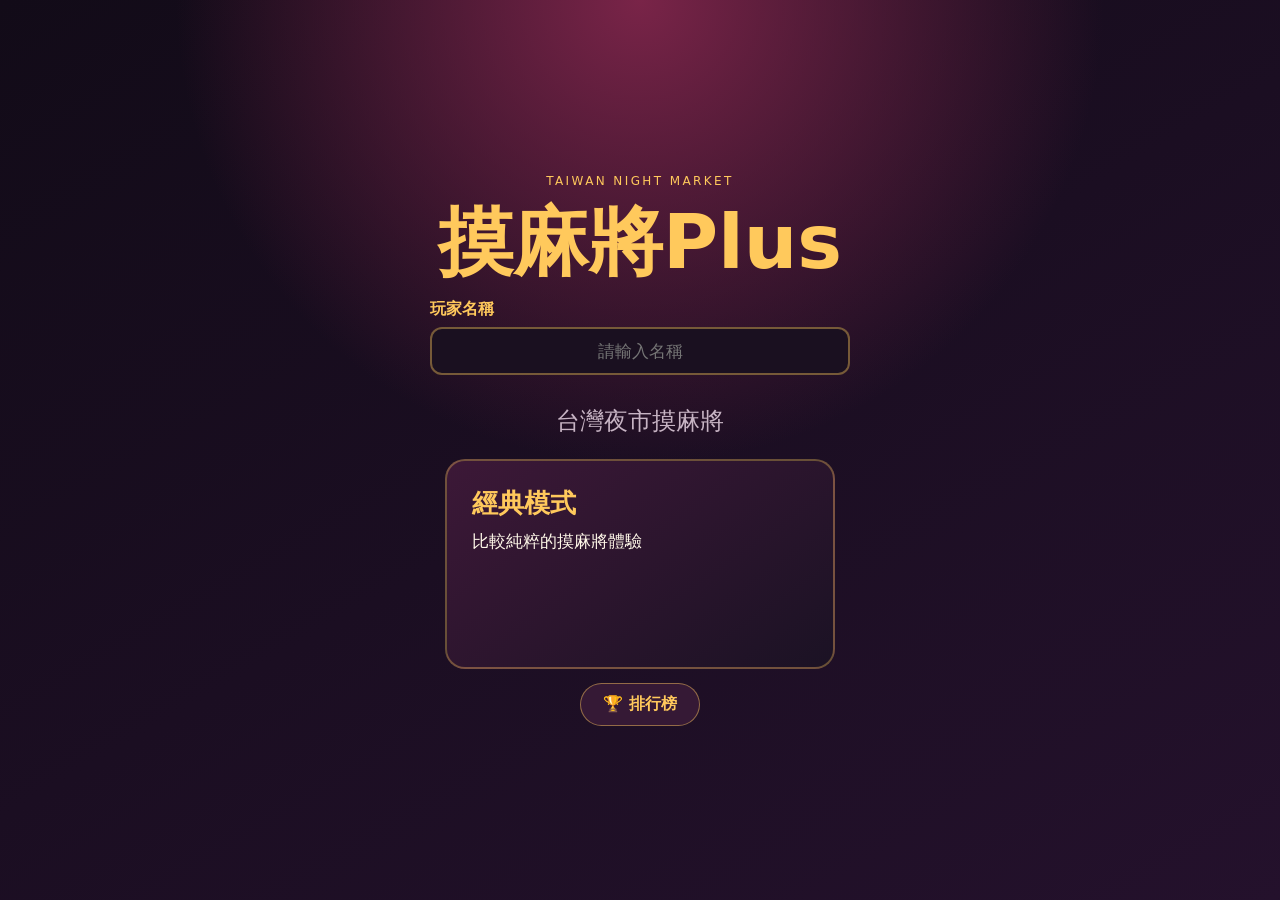
==== commit 7a8cee3d: "Complete Phase 7 classic side challenge integration" ====
--- a/index.html
+++ b/index.html
@@ -18,7 +18,7 @@
       <h2>台灣夜市摸麻將</h2>
       <div class="mode-options">
         <button id="start-game-button" type="button"><b>經典模式</b><span>比較純粹的摸麻將體驗</span></button>
-        <button id="start-experimental-button" class="advanced-mode-button" type="button"><b>進階模式</b><span>更多策略的摸麻將體驗</span></button>
+        <button id="start-experimental-button" class="advanced-mode-button hidden" type="button" aria-hidden="true" tabindex="-1"><b>進階模式</b><span>更多策略的摸麻將體驗</span></button>
       </div>
       <button id="start-leaderboard-button" class="leaderboard-entry-button" type="button">🏆 排行榜</button>
     </div>
--- a/style.css
+++ b/style.css
@@ -141,7 +141,7 @@
 .score-refresh{animation:score-refresh .38s ease}
 @keyframes score-refresh{45%{transform:scale(1.14);filter:brightness(1.35)}}
 @media(min-width:760px){.game-hud{position:relative;margin-bottom:8px;background:transparent;backdrop-filter:none}.hud-score-panel{min-height:84px}.hud-left{grid-template-rows:minmax(27px,36fr) minmax(47px,64fr)}.hud-player{padding:4px 10px}.hud-player strong{font-size:clamp(.82rem,1.8vw,.98rem)}.hud-points>.hud-round-points,.hud-points>.hud-total{padding:3px 8px}.hud-points>.hud-round-points strong,.hud-points>.hud-total strong{font-size:clamp(1.85rem,3.7vw,2.45rem)}.hud-rounds{padding:8px}.hud-rounds small{font-size:.7rem}.hud-rounds strong{font-size:clamp(1.5rem,3vw,2.05rem)}}
-.mode-options{grid-template-columns:repeat(2,minmax(0,390px));justify-content:center}.mode-options .advanced-mode-button{border-color:#d49aef88;background:linear-gradient(145deg,#64284f,#2b1636)}
+.mode-options{grid-template-columns:minmax(0,390px);justify-content:center}.mode-options .advanced-mode-button{border-color:#d49aef88;background:linear-gradient(145deg,#64284f,#2b1636)}
 @media(max-width:759px){.mode-options{grid-template-columns:1fr;gap:8px}.mode-options button{min-height:112px;padding:12px 16px;gap:5px}.mode-options b{font-size:1.35rem}.mode-options span{font-size:.9rem}.mode-options small{line-height:1.35}}
 @media(max-width:380px) and (max-height:700px){.mode-select-card{padding-block:4px}.mode-select-card h2{margin-bottom:8px}.mode-options button{min-height:106px}.leaderboard-entry-button{margin-top:9px;padding:8px 20px}}
 .pre-round-panel{display:grid;gap:12px;width:min(920px,100%);margin:8px auto 0;padding:clamp(14px,2.5vw,24px);border:1px solid #ffc95c42;border-radius:18px;background:linear-gradient(145deg,#2c152ded,#1d1022f2);box-shadow:0 16px 42px #0007}.pre-round-header{text-align:center}.pre-round-header p{margin:0;color:var(--gold);font-size:.72rem;font-weight:900;letter-spacing:.18em}.pre-round-header h2{margin:3px 0;color:var(--cream);font-size:clamp(1.55rem,4vw,2.2rem)}.pre-round-header span{color:var(--muted);font-size:.82rem}.pre-round-section{display:grid;gap:8px}.pre-round-section h3{margin:0;color:var(--gold);font-size:.95rem}.pre-round-section h3 small{margin-left:6px;color:var(--muted);font-size:.65rem;font-weight:600}.pre-round-event-options{display:grid;grid-template-columns:repeat(3,minmax(0,1fr));gap:10px}.pre-round-event-card{display:flex;min-width:0;min-height:150px;flex-direction:column;align-items:flex-start;gap:9px;padding:16px;border:2px solid #ffc95c35;border-radius:15px;color:var(--cream);text-align:left;background:linear-gradient(145deg,#351935,#211325);box-shadow:0 8px 20px #0004;cursor:pointer;transition:transform .16s,border-color .16s,box-shadow .16s,background .16s}.pre-round-event-card:hover{transform:translateY(-2px);border-color:#ffc95c88}.pre-round-event-card.selected{border-color:var(--gold);background:linear-gradient(145deg,#5b2d3f,#2b172d);box-shadow:0 0 0 2px #ffc95c24,0 10px 26px #0006,0 0 22px #ffc95c38}.pre-round-event-card small{color:#d59dff;font-size:.62rem;font-weight:900;letter-spacing:.08em}.pre-round-event-card b{color:var(--gold);font-size:1.05rem}.pre-round-event-card span{color:var(--muted);font-size:.78rem;line-height:1.55}.pre-round-leverage-options{display:grid;grid-template-columns:repeat(3,minmax(0,1fr));gap:9px}.pre-round-leverage{display:grid;place-items:center;gap:2px;min-height:70px;padding:9px;border:2px solid #ffffff20;border-radius:13px;color:var(--cream);background:#2c1a2f;cursor:pointer;transition:transform .16s,border-color .16s,box-shadow .16s}.pre-round-leverage:hover:not(:disabled){transform:translateY(-2px);border-color:#ffc95c88}.pre-round-leverage.selected{border-color:var(--gold);background:linear-gradient(145deg,#713a25,#3b2029);box-shadow:0 0 18px #ffc95c3d}.pre-round-leverage b{color:var(--gold);font-size:1.35rem}.pre-round-leverage span{color:var(--muted);font-size:.72rem}.pre-round-leverage:disabled{cursor:not-allowed;filter:grayscale(1);opacity:.35}.pre-round-error{min-height:1.2em;margin:0;color:#ff9b9f;text-align:center;font-size:.78rem}.start-round-button{width:min(520px,100%);min-height:54px;margin:auto;padding:11px 24px;border:2px solid #ffe19a;border-radius:14px;color:#29150e;background:linear-gradient(145deg,#ffd978,#e7a93d);box-shadow:0 7px 18px #0006,0 0 18px #ffc95c35;font-size:1.2rem;font-weight:950;letter-spacing:.14em;cursor:pointer;transition:transform .16s,filter .16s,box-shadow .16s}.start-round-button:hover:not(:disabled){transform:translateY(-2px);filter:brightness(1.08)}.start-round-button:disabled{cursor:not-allowed;filter:grayscale(.75);opacity:.4;box-shadow:none}.pre-round-actions{display:grid;grid-template-columns:minmax(0,1fr) minmax(0,2fr);gap:9px;width:min(620px,100%);margin:auto}.pre-round-item-button,.pre-round-actions .start-round-button{width:100%;margin:0;touch-action:manipulation}.pre-round-item-button{min-height:54px;padding:9px 10px;border:2px solid #ffc95c55;border-radius:14px;color:var(--cream);background:linear-gradient(145deg,#3b203b,#25152b);box-shadow:0 7px 18px #0005;font-size:.95rem;font-weight:900;cursor:pointer}.pre-round-item-button span{display:block;color:var(--gold);font-size:.68rem}.pre-round-item-button.full span{color:#fff0a6}.pre-round-event-card,.pre-round-leverage{touch-action:manipulation}
@@ -184,7 +184,7 @@
 .side-action-button{position:relative}.inventory-full-badge{position:absolute;top:4px;right:5px;display:grid;place-items:center;min-width:21px;height:21px;padding:0 5px;border:1px solid #fff0a6;border-radius:999px;color:#2b170d;background:var(--gold);box-shadow:0 2px 8px #0008;font-size:.65rem;font-weight:950}.ticket-reward-options{display:grid;grid-template-columns:repeat(3,minmax(0,1fr));gap:8px}.ticket-reward-options button{display:grid;justify-items:center;gap:5px;min-width:0;min-height:132px;padding:11px 8px;border:1px solid #ffc95c66;border-radius:13px;color:var(--cream);background:#ffffff0a;cursor:pointer}.ticket-reward-options button:hover{border-color:var(--gold);background:#ffc95c16}.ticket-reward-options .ticket-icon{display:grid;place-items:center;width:42px;height:42px;border:2px solid var(--gold);border-radius:10px;color:#351935;background:#ffe39a;font-size:1.05rem;font-weight:950}.ticket-reward-options strong{color:var(--gold)}.ticket-reward-options span{color:var(--muted);font-size:.7rem;line-height:1.4}@media(max-width:759px){.ticket-reward-options{grid-template-columns:1fr}.ticket-reward-options button{grid-template-columns:46px minmax(0,1fr);grid-template-rows:auto auto;align-items:center;justify-items:start;min-height:76px;padding:8px 10px;text-align:left}.ticket-reward-options .ticket-icon{grid-row:1/3}.ticket-reward-options span{font-size:.67rem}}
 .pre-round-leverage-options.experimental-ticket-multipliers{grid-template-columns:repeat(2,minmax(0,1fr))}.pre-round-leverage .ticket-icon{display:inline-grid;place-items:center;min-width:22px;height:22px;margin-right:3px;border:1px solid var(--gold);border-radius:5px;color:#351935;background:#ffe39a;font-style:normal;font-weight:950}
 .side-challenge-status{display:grid;gap:2px;width:min(720px,100%);margin:0 auto 5px;padding:5px 8px;border:1px solid #d79aff66;border-radius:10px;background:#3d1d49cc;font-size:.69rem}.side-challenge-status header{display:flex;align-items:center;justify-content:space-between;gap:7px}.side-challenge-status header>b{overflow:hidden;color:#f0c6ff;text-overflow:ellipsis;white-space:nowrap}.side-challenge-status em{color:var(--gold);font-style:normal;font-weight:900}.side-challenge-progress-list{display:flex;flex-wrap:wrap;gap:3px 12px}.side-challenge-progress{color:#958b98;white-space:nowrap}.side-challenge-progress b{font-size:.78rem}.side-challenge-progress.complete,.side-challenge-progress.safe{color:#fff0a6}.side-challenge-progress.danger{color:#ff9ca5;font-weight:900}.side-challenge-detail{padding:10px;border:1px solid #d79aff55;border-radius:10px;background:#a34dd914}.side-challenge-detail p{margin:4px 0;color:var(--muted);font-size:.75rem}.side-challenge-detail strong{color:var(--gold)}.side-challenge-result{display:flex;align-items:center;justify-content:space-between;gap:10px;padding:9px 11px;border:1px solid #d79aff66;border-radius:10px;background:#a34dd914}.side-challenge-result span{color:#e8c1fa;font-size:.78rem;font-weight:900}.side-challenge-result strong{color:var(--gold)}.side-challenge-reveal-modal .modal-card,.side-challenge-reveal-modal .modal-body,.side-challenge-reveal,.side-challenge-reel{box-sizing:border-box;max-width:100%;min-width:0}.side-challenge-reveal{display:grid;gap:8px;width:100%;text-align:center}.side-challenge-reveal>small{color:var(--muted);font-weight:800;letter-spacing:.12em}.side-challenge-reel{display:grid;place-items:center;width:100%;min-height:132px;padding:18px;border:2px solid #d79aff88;border-radius:15px;background:linear-gradient(145deg,#4a2355,#29142f);box-shadow:inset 0 0 24px #0005,0 10px 28px #0005;transition:border-color .16s}.side-challenge-reel b{color:#f3c8ff;font-size:clamp(1.35rem,6vw,2rem)}.side-challenge-reel span{color:var(--muted);font-size:.8rem}.side-challenge-reel.revealed{border-color:var(--gold);box-shadow:inset 0 0 24px #ffc95c18,0 10px 28px #0005}
-@media(max-width:380px) and (max-height:700px){.play-area:has(.side-challenge-status:not(.hidden)) .board{width:calc(100% - 8px)}.side-challenge-status{padding:4px 6px}.side-challenge-progress-list{gap:2px 9px}}
+@media(max-width:380px) and (max-height:700px){.play-area:has(.side-challenge-status:not(.hidden)) .board{width:calc(100% - 36px)}.side-challenge-status{padding:4px 6px}.side-challenge-progress-list{gap:2px 9px}}
 @media(prefers-reduced-motion:reduce){.side-challenge-reel{transition:none}}
 .leaderboard-overlay{position:fixed;z-index:130;inset:0;display:grid;place-items:center;height:100dvh;padding:14px;overflow:hidden;background:#09050ce8;opacity:0;visibility:hidden;transition:opacity .18s}.leaderboard-overlay.open{opacity:1;visibility:visible}.leaderboard-card{display:grid;grid-template-rows:auto minmax(0,1fr) auto;width:min(620px,100%);max-height:min(90dvh,760px);overflow:hidden;border:2px solid var(--gold);border-radius:22px;background:linear-gradient(155deg,#492040,#1d1223);box-shadow:0 25px 70px #000b}.leaderboard-header{padding:18px 20px 12px;text-align:center}.leaderboard-header p{margin:0;color:var(--gold);font-size:.68rem;font-weight:900;letter-spacing:.16em}.leaderboard-header h2{margin:4px 0 10px;font-size:clamp(1.55rem,5vw,2.2rem)}.leaderboard-mode-switch{display:grid;grid-template-columns:1fr 1fr;gap:7px}.leaderboard-mode-switch button{padding:8px;border:1px solid #ffc95c66;border-radius:999px;color:var(--cream);background:#ffffff08;font:inherit;font-size:.78rem;font-weight:900;cursor:pointer}.leaderboard-mode-switch button.active{color:#261313;background:var(--gold)}.leaderboard-content{min-height:0;padding:0 14px 10px;overflow-y:auto;overscroll-behavior:contain}.leaderboard-message{display:grid;min-height:180px;place-items:center;margin:0;color:var(--muted);font-weight:800}.leaderboard-list{display:grid;gap:5px}.leaderboard-row{display:grid;grid-template-columns:56px minmax(0,1fr) minmax(70px,auto);align-items:center;gap:8px;min-height:44px;padding:7px 12px;border:1px solid #ffffff14;border-radius:10px;background:#ffffff08;text-align:left}.leaderboard-row>*:last-child{text-align:right}.leaderboard-row>span:nth-child(2){overflow:hidden;text-overflow:ellipsis;white-space:nowrap}.leaderboard-column-heading{position:sticky;z-index:1;top:0;min-height:34px;color:var(--muted);background:#241329;font-size:.7rem;font-weight:900}.leaderboard-top-1{border-color:#ffd75a88;background:#ffd75a13}.leaderboard-top-2{border-color:#dce5ed66;background:#dce5ed0d}.leaderboard-top-3{border-color:#dd9a6266;background:#dd9a620d}.leaderboard-row>strong:last-child{color:var(--gold);font-variant-numeric:tabular-nums}.leaderboard-footer{display:flex;gap:9px;padding:12px 16px 16px}.leaderboard-footer button{flex:1;padding:11px;border:1px solid var(--gold);border-radius:999px;color:#261313;background:var(--gold);font-weight:900;cursor:pointer}.leaderboard-footer button.secondary{color:var(--cream);background:transparent}.leaderboard-submit-status{min-height:1.4em;margin:4px 0 0;color:var(--muted);font-size:.72rem;font-weight:800}.leaderboard-qualified{display:grid;gap:5px;margin:10px 0 0;color:var(--gold);font-weight:900}.leaderboard-processing{display:grid;place-items:center;gap:14px;min-height:150px;text-align:center}.leaderboard-loading-dots{display:flex;gap:7px}.leaderboard-loading-dots i{width:9px;height:9px;border-radius:50%;background:var(--gold);animation:leaderboard-dot 1s infinite ease-in-out}.leaderboard-loading-dots i:nth-child(2){animation-delay:.15s}.leaderboard-loading-dots i:nth-child(3){animation-delay:.3s}@keyframes leaderboard-dot{0%,80%,100%{transform:scale(.65);opacity:.35}40%{transform:scale(1);opacity:1}}.game-over-modal .modal-actions{flex-wrap:wrap}.game-over-modal .modal-actions button{min-width:140px}
 .board.last-tile-board-celebration{animation:last-tile-board 1.1s ease}.tile.last-tile-celebration{z-index:2;animation:last-tile-tile 1.1s ease!important}@keyframes last-tile-board{35%,68%{filter:brightness(1.35);box-shadow:0 0 34px #ffd760cc,0 0 72px #ffc52b88,inset 0 0 32px #fff0a04d}}@keyframes last-tile-tile{35%,68%{transform:scale(1.18);filter:brightness(1.65);outline:4px solid #fff2a8;box-shadow:0 0 34px #ffe171}}
